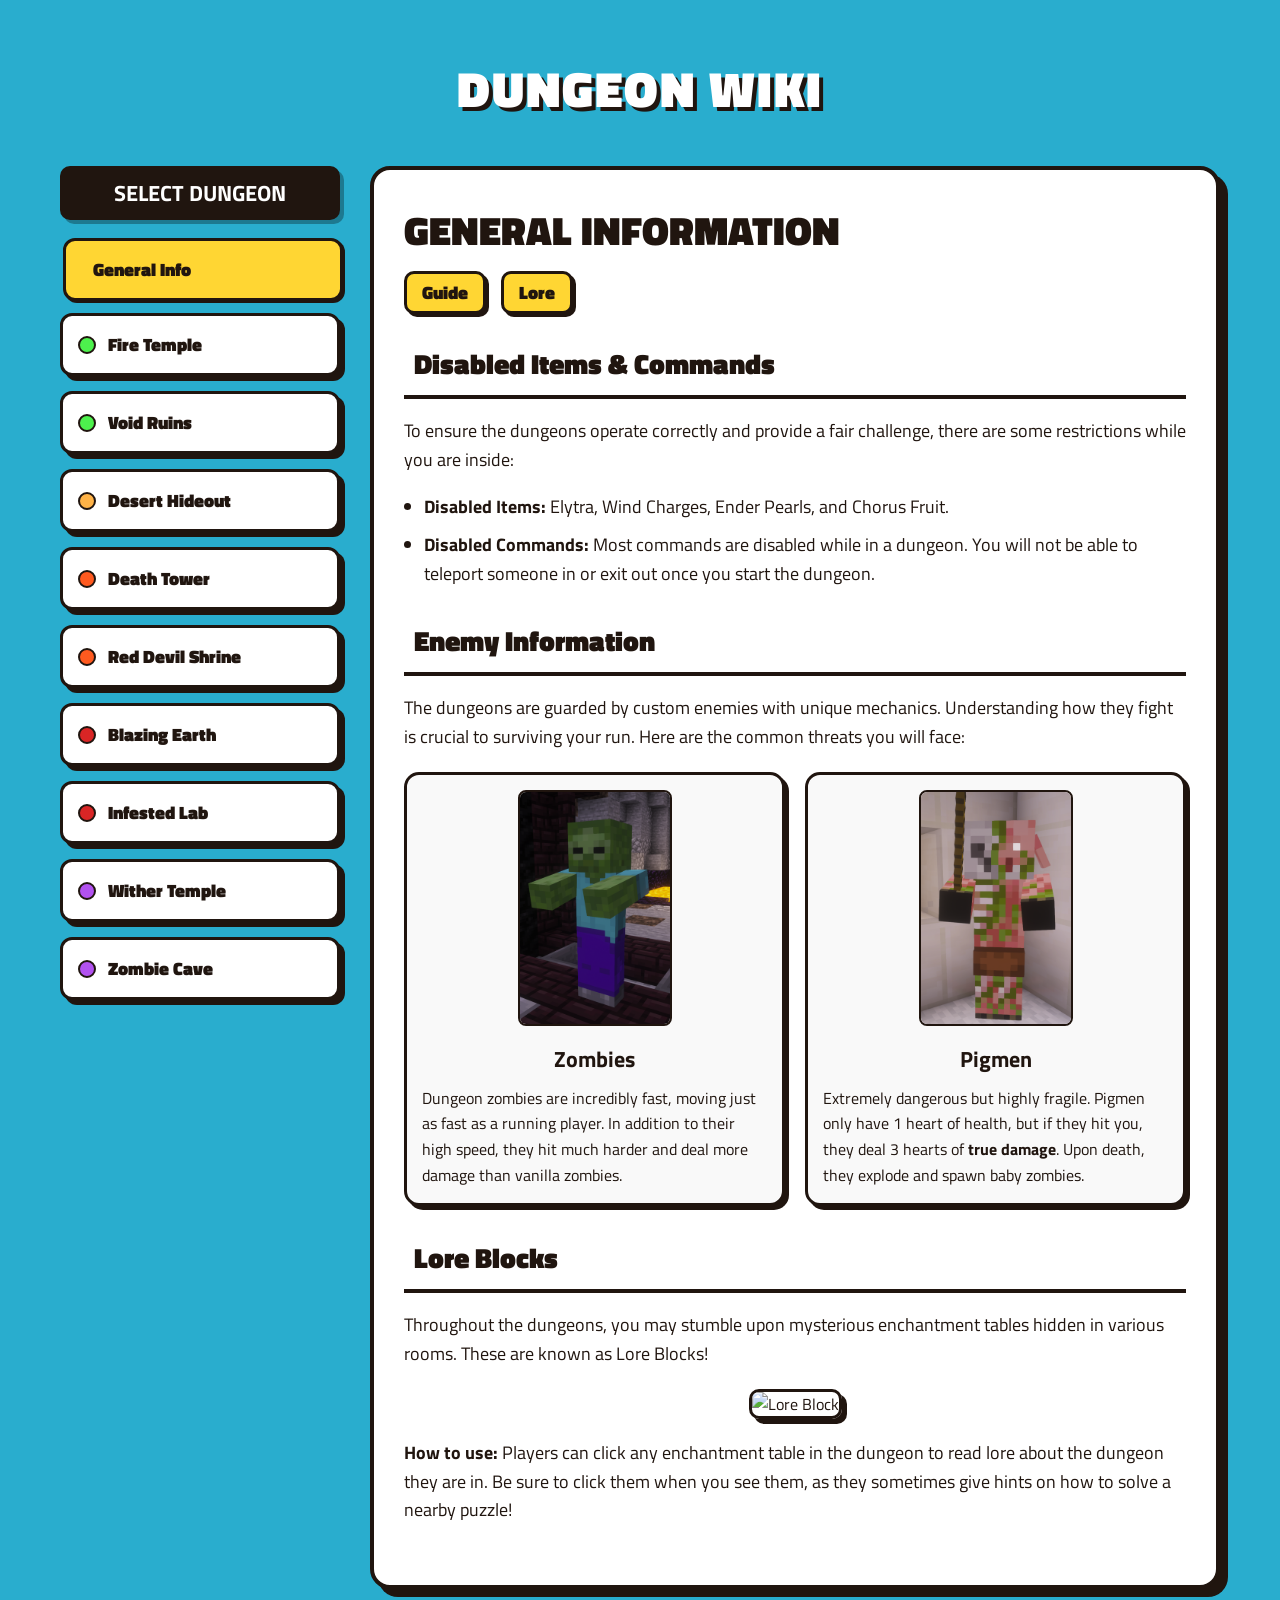
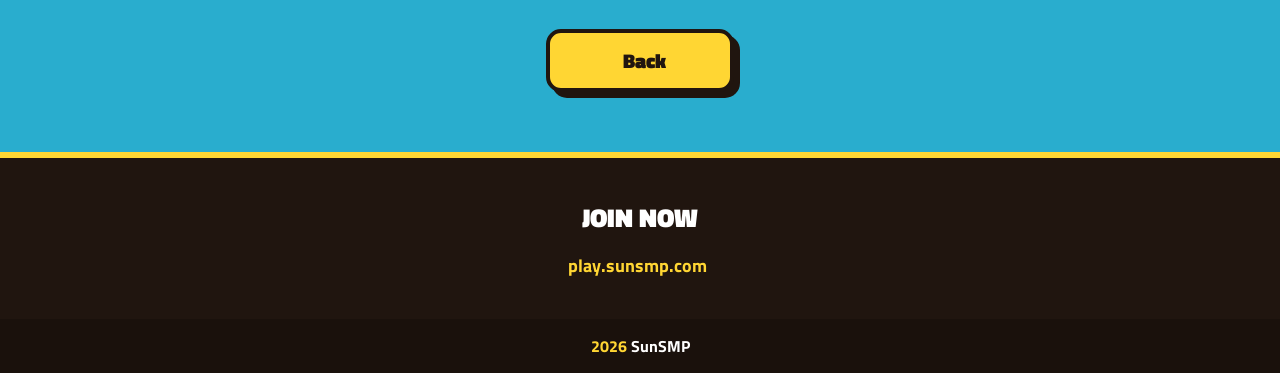
==== dungeon.html @ 79f64c4a "add general info text" ====
<!DOCTYPE html>
<html lang="en">
<head>
    <meta charset="UTF-8">
    <meta http-equiv="X-UA-Compatible" content="IE=edge">
    <meta name="viewport" content="width=device-width, initial-scale=1.0">
    <title>SunSMP | Dungeon Wiki</title>
    <link rel="preconnect" href="https://fonts.googleapis.com">
    <link rel="preconnect" href="https://fonts.gstatic.com" crossorigin>
    <link href="https://fonts.googleapis.com/css2?family=Titillium+Web:wght@400;700;800&display=swap" rel="stylesheet">
    <link rel="stylesheet" href="./CSS/dungeon.css">
    <link rel="stylesheet" href="./CSS/footer.css">
    <link rel="icon" type="image/x-icon" href="./favicon.ico">
    <script src="https://code.jquery.com/jquery-3.6.0.min.js"></script>
    <script src="https://kit.fontawesome.com/3ed57289c1.js" crossorigin="anonymous"></script>
</head>
<body>
    
    <header>
        <div id="wiki_header_container">
            <div id="wiki_title">Dungeon Wiki</div>
        </div>
    </header>

    <div id="wiki_layout">
        
        <aside id="wiki_sidebar">
            <h3 class="sidebar_title">Select Dungeon</h3>
            
            <!-- New General Info Tab -->
            <button class="nav_btn active" data-target="general">
                <i class="fa-solid fa-circle-info" style="margin-right: 12px; font-size: 14px;"></i> General Info
            </button>

            <button class="nav_btn" data-target="fire">
                <span class="diff_dot diff_easy"></span> Fire Temple
            </button>

            <button class="nav_btn" data-target="void">
                <span class="diff_dot diff_easy"></span> Void Ruins
            </button>

            <button class="nav_btn" data-target="desert">
                <span class="diff_dot diff_moderate"></span> Desert Hideout
            </button>

            <button class="nav_btn" data-target="tower">
                <span class="diff_dot diff_hard"></span> Death Tower
            </button>
            
            <button class="nav_btn" data-target="devil">
                <span class="diff_dot diff_hard"></span> Red Devil Shrine
            </button>
            
            <button class="nav_btn" data-target="earth">
                <span class="diff_dot diff_very_hard"></span> Blazing Earth
            </button>

            <button class="nav_btn" data-target="lab">
                <span class="diff_dot diff_very_hard"></span> Infested Lab
            </button>

            <button class="nav_btn" data-target="wither">
                <span class="diff_dot diff_extreme"></span> Wither Temple
            </button>

            <button class="nav_btn" data-target="cave">
                <span class="diff_dot diff_extreme"></span> Zombie Cave
            </button>         
        </aside>

        <main id="wiki_content">

        <article class="dungeon_card" id="general" style="display: block;">
            <div class="dungeon_header">
                <h2 class="dungeon_name">General Information</h2>
                <div class="dungeon_badges">
                    <span class="badge content_badge"><i class="fa-solid fa-circle-info"></i> Guide</span>
                    <span class="badge content_badge"><i class="fa-solid fa-book"></i> Lore</span>
                </div>
            </div>
            
            <div class="dungeon_section">
                <h3><i class="fa-solid fa-ban"></i> Disabled Items & Commands</h3>
                <div class="section_content">
                    <p>To ensure the dungeons operate correctly and provide a fair challenge, there are some restrictions while you are inside:</p>
                    <ul>
                        <li><strong>Disabled Items:</strong> Elytra, Wind Charges, Ender Pearls, and Chorus Fruit.</li>
                        <li><strong>Disabled Commands:</strong> Most commands are disabled while in a dungeon. You will not be able to teleport someone in or exit out once you start the dungeon.</li>
                    </ul>
                </div>
            </div>
            
<div class="dungeon_section">
                <h3><i class="fa-solid fa-khanda"></i> Enemy Information</h3>
                <div class="section_content">
                    <p>The dungeons are guarded by custom enemies with unique mechanics. Understanding how they fight is crucial to surviving your run. Here are the common threats you will face:</p>
                    
                    <div style="display: flex; flex-wrap: wrap; gap: 20px; margin-top: 20px;">
                        
                        <div style="flex: 1; min-width: 250px; background: #f9f9f9; border: 3px solid #20150F; border-radius: 15px; padding: 15px; text-align: center; box-shadow: 4px 4px 0px #20150F;">
                            <img src="./images/zombie.png" alt="Zombie" style="width: 100%; max-width: 150px; object-fit: contain; border: 2px solid #20150F; border-radius: 8px; margin-bottom: 10px;">
                            <h4 style="margin: 0 0 10px 0; font-size: 22px; color: #20150F;">Zombies</h4>
                            <p style="font-size: 16px; margin: 0; text-align: left;">
                                Dungeon zombies are incredibly fast, moving just as fast as a running player. In addition to their high speed, they hit much harder and deal more damage than vanilla zombies.
                            </p>
                        </div>

                        <div style="flex: 1; min-width: 250px; background: #f9f9f9; border: 3px solid #20150F; border-radius: 15px; padding: 15px; text-align: center; box-shadow: 4px 4px 0px #20150F;">
                            <img src="./images/pigman.png" alt="Pigmen" style="width: 100%; max-width: 150px; object-fit: contain; border: 2px solid #20150F; border-radius: 8px; margin-bottom: 10px;">
                            <h4 style="margin: 0 0 10px 0; font-size: 22px; color: #20150F;">Pigmen</h4>
                            <p style="font-size: 16px; margin: 0; text-align: left;">
                                Extremely dangerous but highly fragile. Pigmen only have 1 heart of health, but if they hit you, they deal 3 hearts of <strong>true damage</strong>. Upon death, they explode and spawn baby zombies.
                            </p>
                        </div>
                    </div>
                </div>
            </div>
            
            <div class="dungeon_section">
                <h3><i class="fa-solid fa-book-journal-whills"></i> Lore Blocks</h3>
                <div class="section_content">
                    <p>Throughout the dungeons, you may stumble upon mysterious enchantment tables hidden in various rooms. These are known as Lore Blocks!</p>
                    
                    <div style="text-align: center; margin: 20px 0;">
                        <img src="./images/loreblock.png" alt="Lore Block" style="width: 100%; max-width: 350px; border: 3px solid #20150F; border-radius: 10px; box-shadow: 5px 5px 0px #20150F;">
                    </div>
                    
                    <p><strong>How to use:</strong> Players can click any enchantment table in the dungeon to read lore about the dungeon they are in. Be sure to click them when you see them, as they sometimes give hints on how to solve a nearby puzzle!</p>
                </div>
            </div>
        </article>

        <!-- Fire Temple -->
        <article class="dungeon_card" id="fire" style="display: none;">
            <div class="dungeon_header">
                <h2 class="dungeon_name">Fire Temple</h2>
                <div class="dungeon_badges">
                    <span class="badge diff_bg_easy"><i class="fa-solid fa-leaf"></i> Easy</span>
                    <span class="badge content_badge"><i class="fa-solid fa-skull"></i> Zombies: Very Low</span>
                    <span class="badge content_badge"><i class="fa-solid fa-person-running"></i> Parkour: Very Low</span>
                    <span class="badge content_badge"><i class="fa-solid fa-puzzle-piece"></i> Puzzles: High</span>
                </div>
            </div>
            
            <div class="dungeon_preview">
                <img src="./images/firetemple.png" alt="Fire Temple Preview">
            </div>
            
            <div class="dungeon_section">
                <h3><i class="fa-solid fa-clipboard-list"></i> Requirements</h3>
                <div class="section_content">
                    <ul>
                        <li><strong>None</strong></li>
                    </ul>
                </div>
            </div>
            
            <div class="dungeon_section">
                <h3><i class="fa-solid fa-book-open"></i> Walkthrough</h3>
                <div class="section_content">
                    <ol>
                        <li><strong>Entrance:</strong>
                            <ul>
                                <li>Press the button on the chiseled quartz block to get across the lava.</li>
                                <li>Enter through the large skull's mouth (you will start in the Loot Room).</li>
                                <li>Head to the Trial Lobby and enter the particle portal in the red room.</li>
                            </ul>
                        </li>
                        <li><strong>Trial 1:</strong>
                            <ul>
                                <li>Push the red block onto the chiseled quartz pad marked with red concrete.</li>
                                <li>This opens the exit door to Trial 2.</li>
                            </ul>
                        </li>
                        <li><strong>Trial 2:</strong>
                            <ul>
                                <li>Push the red block near the lava cliffside.</li>
                                <li>Push the orange block onto the orange pad to spawn an orange glass bridge.</li>
                                <li>Push the red block across the bridge onto the normal red pad (this alters the bridge).</li>
                                <li>Move the orange block across the newly formed mixed bridge.</li>
                                <li>Push both blocks onto their respective chiseled quartz pads to unlock Trial 3.</li>
                            </ul>
                        </li>
                        <li><strong>Trial 3:</strong>
                            <ul>
                                <li>Move the yellow block near the glass barriers.</li>
                                <li>Position the red and orange blocks so the yellow block can reach the yellow pad.</li>
                                <li>Move the red block to the near-side red pad (do <strong>not</strong> cross the orange bridge yet).</li>
                                <li>Push the yellow block across the red bridge to its chiseled quartz pad.</li>
                                <li>Push the red block across the bridge to its second normal red pad.</li>
                                <li>Move the orange block to its chiseled quartz pad.</li>
                                <li>Finally, move the red block to its chiseled quartz pad to complete the trials.</li>
                            </ul>
                        </li>
                        <li><strong>Loot Room:</strong>
                            <ul>
                                <li>Return to the starting room to claim your reward!</li>
                                <li>Exit safely back to the start of the dungeon.</li>
                            </ul>
                        </li>
                    </ol>
                </div>
            </div>
            
            <div class="dungeon_section">
                <h3><i class="fa-solid fa-triangle-exclamation"></i> Warning / Tips</h3>
                <div class="section_content">
                    <p>It is possible to softlock yourself if you push the blocks into a certain location. In this case, you will have to restart the dungeon.</p>
                </div>
            </div>
            
            <div class="dungeon_section">
                <h3><i class="fa-solid fa-gem"></i> Rewards</h3>
                <h4 style="margin: 0 0 10px 0; font-size: 22px;"><i class="fa-solid fa-check-circle" style="color: #4df14d;"></i> Guaranteed Drop</h4>
                <div class="reward_grid">
                    <div class="reward_item">
                        <img src="./images/firetemplereward.png" alt="Chestplate">
                        <span>Fire Chestplate</span>
                    </div>
                </div>
            </div>
        </article>

        <article class="dungeon_card" id="void" style="display: none;">
            <div class="dungeon_header">
                <h2 class="dungeon_name">Void Ruins</h2>
                <div class="dungeon_badges">
                    <span class="badge diff_bg_easy"><i class="fa-solid fa-leaf"></i> Easy</span>
                    <span class="badge content_badge"><i class="fa-solid fa-skull"></i> Zombies: None</span>
                    <span class="badge content_badge"><i class="fa-solid fa-person-running"></i> Parkour: High</span>
                    <span class="badge content_badge"><i class="fa-solid fa-puzzle-piece"></i> Puzzles: Low</span>
                </div>
            </div>
            
            <div class="dungeon_preview">
                <img src="./images/voidruins.png" alt="Void Ruins Preview">
            </div>
            
            <div class="dungeon_section">
                <h3><i class="fa-solid fa-clipboard-list"></i> Requirements</h3>
                <div class="section_content">
                    <ul>
                        <li><strong>Bow and Arrows:</strong> Required for activating buttons.</li>
                    </ul>
                </div>
            </div>
            
            <div class="dungeon_section">
                <h3><i class="fa-solid fa-book-open"></i> Walkthrough</h3>
                <div class="section_content">
                    <ol>
                        <li><strong>First Room:</strong>
                            <ul>
                                <li>Press the wooden button to activate the moving platforms, then carefully parkour to the end of the room.</li>
                            </ul>
                        </li>
                        <li><strong>Second Room:</strong>
                            <ul>
                                <li>Press the wooden button to begin the timed parkour challenge.</li>
                                <li>Move quickly! Once the fourth block spawns, the older blocks will start disappearing in the order they appeared.</li>
                                <li>Step on the pressure plate at the end of the course to advance.</li>
                            </ul>
                        </li>
                        <li><strong>Final Room:</strong>
                            <ul>
                                <li>Press the wooden button to set the platforms in motion. You must complete two sections (left and right) to unlock the loot room.</li>
                                <li><strong>Left Side (Recommended First):</strong> Ride the starting platform toward the left area. Watch the wall for two wither skeleton skulls to turn into wooden buttons, then shoot them (soul flames will indicate they are activated).</li>
                                <li>Jump to the newly spawned platform on the left and drop an item into the hole in the wall.</li>
                                <li><strong>Right Side:</strong> Jump back onto the moving platforms and ride them over to the right area.</li>
                                <li>Just like before, shoot the two wooden buttons on the wall to spawn a new platform, jump across, and drop an item into the hole.</li>
                                <li><strong>Finishing the Room:</strong> Once items are dropped on both sides, the final pathway will appear.</li>
                                <li>Ride the moving platform, jump to the final area, and press the button to teleport.</li>
                            </ul>
                        </li>
                        <li><strong>Loot Room:</strong>
                            <ul>
                                <li>Claim your reward!</li>
                                <li>Walk to the opposite side of the entrance to exit the dungeon.</li>
                            </ul>
                        </li>
                    </ol>
                </div>
            </div>
            
            <div class="dungeon_section">
                <h3><i class="fa-solid fa-gem"></i> Rewards</h3>
                <h4 style="margin: 0 0 10px 0; font-size: 22px;"><i class="fa-solid fa-check-circle" style="color: #4df14d;"></i> Guaranteed Drop</h4>
                <div class="reward_grid">
                    <div class="reward_item">
                        <img src="./images/voidscroll.png" alt="Scroll">
                        <span>Void Scroll</span>
                    </div>
                </div>
            </div>
        </article>

            <article class="dungeon_card" id="desert" style="display: none;">
                <div class="dungeon_header">
                    <h2 class="dungeon_name">Desert Hideout</h2>
                    <div class="dungeon_badges">
                        <span class="badge diff_bg_moderate"><i class="fa-solid fa-spider"></i> Moderate</span>
                        <span class="badge content_badge"><i class="fa-solid fa-skull"></i> Zombies: Medium</span>
                        <span class="badge content_badge"><i class="fa-solid fa-person-running"></i> Parkour: Medium</span>
                        <span class="badge content_badge"><i class="fa-solid fa-puzzle-piece"></i> Puzzles: Medium</span>
                    </div>
                </div>
                <div class="dungeon_preview">
                    <img src="./images/deserthideout.png" alt="Desert Temple Preview">
                </div>
                <div class="dungeon_section">
                    <h3><i class="fa-solid fa-clipboard-list"></i> Requirements</h3>
                    <div class="section_content">
                        <ul>
                            <li><strong>None</strong></li>
                        </ul>
                    </div>
                </div>
                <div class="dungeon_section">
                    <h3><i class="fa-solid fa-book-open"></i> Walkthrough</h3>
                    <div class="section_content">
                        <ol>
                            <li><strong>Entrance:</strong>
                                <ul>
                                    <li>Go down the stairs. To the right, there is a Lore Book.</li>
                                    <li>Hold sneak to pass through the path blocked by sand.</li>
                                </ul>
                            </li>
                            <li><strong>Sticky Ceiling Room:</strong>
                                <ul>
                                    <li>Touch the slime blocks to get a levitation effect, sticking you to the ceiling.</li>
                                    <li>Navigate a maze of red sandstone catwalks. If there is no longer a FULL red sandstone block above you, you will fall into the lava and die.</li>
                                    <li>Go to the platform on the right, continue straight ahead to the next platform.</li>
                                </ul>
                            </li>
                            <li><strong>Spike Hallway:</strong>
                                <ul>
                                    <li>Avoid the end stone bricks on the floor; they activate spikes when stood on.</li>
                                    <li>Parkour between the sandstone safe spots to reach the other side.</li>
                                    <li>Push the button at the end of the hallway to open the door into a split room.</li>
                                </ul>
                            </li>
                            <li><strong>Right Side - Hot Sand Pillars:</strong>
                                <ul>
                                    <li>Parkour on sand pillars that rise and fall on a randomized cycle.</li>
                                    <li>Wait for the three northmost pillars to all rise at the same time.</li>
                                    <li>Once they rise, parkour across. Press the first button on the red block.</li>
                                    <li>Go south, wait for the correct pillar to rise. Press the second button on the red block.</li>
                                    <li>Look west, wait for the correct pillar to rise, Press the third button on the red block.</li>
                                    <li>Jump down and return to the main room.</li>
                                </ul>
                            </li>
                            <li><strong>Left Side - Sticky Ceiling 2:</strong>
                                <ul>
                                    <li>This is a more complex and difficult rendition of the first ceiling challenge.</li>
                                    <li>Once at the back of the room, Press the button on the red block.</li>
                                </ul>
                            </li>
                            <li><strong>Boss: The Ruin Guardian:</strong>
                                <ul>
                                    <li>Once both challenges are complete, stand in the center of the room to spawn the boss.</li>
                                    <li>Once defeated, head to the loot room.</li>
                                </ul>
                            </li>
                            <li><strong>Loot Room:</strong>
                                <ul>
                                    <li>Claim your reward!</li>
                                    <li>Head all the way back to return.</li>
                                </ul>
                            </li>
                        </ol>
                    </div>
                </div>
                <div class="dungeon_section">
                    <h3><i class="fa-solid fa-gem"></i> Rewards</h3>
                    <h4 style="margin: 0 0 10px 0; font-size: 22px;"><i class="fa-solid fa-check-circle" style="color: #4df14d;"></i> Guaranteed Drop</h4>
                    <div class="reward_grid">
                        <div class="reward_item">
                            <img src="./images/deserthideoutreward.png" alt="Bow">
                            <span>Slime Bow</span>
                        </div>
                    </div>
                </div>
            </article>

            <article class="dungeon_card" id="devil" style="display: none;">
                <div class="dungeon_header">
                    <h2 class="dungeon_name">Red Devil Shrine</h2>
                    <div class="dungeon_badges">
                        <span class="badge diff_bg_hard"><i class="fa-solid fa-skull"></i> Hard</span>
                        <span class="badge content_badge"><i class="fa-solid fa-skull"></i> Zombies: Medium</span>
                        <span class="badge content_badge"><i class="fa-solid fa-person-running"></i> Parkour: High</span>
                        <span class="badge content_badge"><i class="fa-solid fa-puzzle-piece"></i> Puzzles: Medium</span>
                    </div>
                </div>
                <div class="dungeon_preview">
                    <img src="./images/reddevilshrine.png" alt="Red Devil Shrine Preview">
                </div>
                <div class="dungeon_section">
                    <h3><i class="fa-solid fa-clipboard-list"></i> Requirements</h3>
                    <div class="section_content">
                        <ul>
                            <li><strong>None</strong></li>
                        </ul>
                    </div>
                </div>
                <div class="dungeon_section">
                    <h3><i class="fa-solid fa-book-open"></i> Walkthrough</h3>
                    <div class="section_content">
                        <ol>
                            <li><strong>Entrance:</strong>
                                <ul>
                                    <li>Parkour across the skeleton to reach the entrance.</li>
                                </ul>
                            </li>
                            <li><strong>Trial of Greed:</strong>
                                <ul>
                                    <li>There are three paths to choose from. Pick the path with the coal blocks at lava level.</li>
                                    <li>Choosing the gold or diamond path leads to certain death.</li>
                                    <li>Walk down the stairs to reach the next room.</li>
                                </ul>
                            </li>
                            <li><strong>Lava Bridge:</strong>
                                <ul>
                                    <li>Activate the button on the wall. Dispensers will spawn zombies on both sides of the path.</li>
                                    <li>Defeat all the zombies to proceed.</li>
                                </ul>
                            </li>
                            <li><strong>Pigman Plate Room:</strong>
                                <ul>
                                    <li>Press a button in the center to spawn pigmen.</li>
                                    <li>Lure the pigmen into the six surrounding holes to activate the pressure plates. <em>Note: Plates only trigger when a pigman stands on them.</em></li>
                                    <li>Proceed to the next room once all six plates have been triggered.</li>
                                </ul>
                            </li>
                            <li><strong>Parkour Room:</strong>
                                <ul>
                                    <li>Parkour across the obsidian blocks to reach the other side.</li>
                                    <li>If you fall, beware of the zombie spawners at the bottom. Walk over the piston at the beginning of the room to launch yourself upward.</li>
                                    <li>Press one of the buttons in the next room to proceed.</li>
                                </ul>
                            </li>
                            <li><strong>Disappearing Platforms Room:</strong>
                                <ul>
                                    <li>Survive the 9 platforms that disappear at different intervals.</li>
                                    <li>When a platform turns into netherrack, it is about to disappear.</li>
                                    <li>Wait for the door to open, which leads to the loot room.</li>
                                </ul>
                            </li>
                            <li><strong>Loot Room:</strong>
                                <ul>
                                    <li>Claim your reward!</li>
                                </ul>
                            </li>
                        </ol>
                    </div>
                </div>
                <div class="dungeon_section">
                    <h3><i class="fa-solid fa-gem"></i> Rewards</h3>
                    <h4 style="margin: 0 0 10px 0; font-size: 22px;"><i class="fa-solid fa-check-circle" style="color: #4df14d;"></i> Guaranteed Drop</h4>
                    <div class="reward_grid">
                        <div class="reward_item">
                            <img src="./images/reddevilshrinereward.png" alt="Sword">
                            <span>Devil's Respite</span>
                        </div>
                    </div>
                </div>
            </article>

            <article class="dungeon_card" id="tower" style="display: none;">
                <div class="dungeon_header">
                    <h2 class="dungeon_name">Death Tower</h2>
                    <div class="dungeon_badges">
                        <span class="badge diff_bg_hard"><i class="fa-solid fa-skull"></i> Hard</span>
                        <span class="badge content_badge"><i class="fa-solid fa-skull"></i> Zombies: Very High</span>
                        <span class="badge content_badge"><i class="fa-solid fa-person-running"></i> Parkour: None</span>
                        <span class="badge content_badge"><i class="fa-solid fa-puzzle-piece"></i> Puzzles: Low</span>
                    </div>
                </div>
                <div class="dungeon_preview">
                    <img src="./images/deathtower.png" alt="Death Tower Preview">
                </div>
                <div class="dungeon_section">
                    <h3><i class="fa-solid fa-clipboard-list"></i> Requirements</h3>
                    <div class="section_content">
                        <ul>
                            <li><strong>None</strong></li>
                        </ul>
                    </div>
                </div>
                <div class="dungeon_section">
                    <h3><i class="fa-solid fa-book-open"></i> Walkthrough</h3>
                    <div class="section_content">
                        <ol>
                            <li><strong>Zombie Wave Room:</strong>
                                <ul>
                                    <li>Press the button on the quartz block to begin.</li>
                                    <li>Defeat the entire wave of zombies to advance.</li>
                                    <li>Once the room is cleared, step into the particle effect that appears on the gold block to ascend to the next area.</li>
                                </ul>
                            </li>
                            <li><strong>Zombie & Pigmen Wave Room:</strong>
                                <ul>
                                    <li>This room starts automatically as soon as all the players enter.</li>
                                    <li>Avoid stepping on the pressure plates lining the edges of the room; they will inflict Wither II for 5 seconds.</li>
                                    <li>Beware of the Pigmen! Their attacks deal 3 hearts of true damage, so dodge their hits at all costs.</li>
                                    <li>After all enemies are defeated, the barriers blocking the stairs will open, allowing you to proceed.</li>
                                </ul>
                            </li>
                            <li><strong>Soul Snatcher Maze:</strong>
                                <ul>
                                    <li>Step on the 4 hidden golden pressure plates hidden in the maze to progress.</li>
                                    <li>Evade the roaming Soul Snatchers. If they touch you, you will be teleported to a jail cell and killed.</li>
                                    <li>After activating all four plates, step into the particles that appear in the center of the maze to teleport to the boss room.</li>
                                </ul>
                            </li>
                            <li><strong>Boss Room (Phantom Knight):</strong>
                                <ul>
                                    <li>You must survive three consecutive waves to complete this room.</li>
                                    <li><strong>Wave 1:</strong> Defeat a standard wave of zombies.</li>
                                    <li><strong>Wave 2:</strong> The chiseled quartz blocks in the room will transform into Zombie Pigmen.</li>
                                    <li><strong>Wave 3:</strong> The Phantom Knight will teleport to the center of the room alongside a horde of zombies.</li>
                                    <li>Once all the waves are complete, stand in the center of the room to ascend to the final area.</li>
                                </ul>
                            </li>
                            <li><strong>Loot Room:</strong>
                                <ul>
                                    <li>Claim your reward!</li>
                                    <li>Press the button to exit the dungeon.</li>
                                </ul>
                            </li>
                        </ol>
                    </div>
                </div>
                <div class="dungeon_section">
                    <h3><i class="fa-solid fa-gem"></i> Rewards</h3>
                    <h4 style="margin: 0 0 10px 0; font-size: 22px;"><i class="fa-solid fa-check-circle" style="color: #4df14d;"></i> Guaranteed Drop</h4>
                    <div class="reward_grid">
                        <div class="reward_item">
                            <img src="./images/deathtowerreward.png" alt="Helmet">
                            <span>Phantom Helmet</span>
                        </div>
                    </div>
                </div>
            </article>

            <article class="dungeon_card" id="earth" style="display: none;">
                <div class="dungeon_header">
                    <h2 class="dungeon_name">Blazing Earth</h2>
                    <div class="dungeon_badges">
                        <span class="badge diff_bg_very_hard"><i class="fa-solid fa-fire"></i> Very Hard</span>
                        <span class="badge content_badge"><i class="fa-solid fa-skull"></i> Zombies: Very High</span>
                        <span class="badge content_badge"><i class="fa-solid fa-person-running"></i> Parkour: Very High</span>
                        <span class="badge content_badge"><i class="fa-solid fa-puzzle-piece"></i> Puzzles: High</span>
                    </div>
                </div>
                <div class="dungeon_preview">
                    <img src="./images/blazingearth.png" alt="Blazing Earth Preview">
                </div>
                <div class="dungeon_section">
                    <h3><i class="fa-solid fa-clipboard-list"></i> Requirements</h3>
                    <div class="section_content">
                        <ul>
                            <li><strong>Minimum Players:</strong> This dungeon requires minimum of 2 players.</li>
                            <li><strong>Bow and Arrows:</strong> Required for activating buttons.</li>
                        </ul>
                    </div>
                </div>
                <div class="dungeon_section">
                    <h3><i class="fa-solid fa-book-open"></i> Walkthrough</h3>
                    <div class="section_content">
                        <ol>
                            <li><strong>Entrance:</strong>
                                <ul>
                                    <li>Go up the stairs, align with the water below, and jump down.</li>
                                </ul>
                            </li>
                            <li><strong>Section A & B Split:</strong>
                                <ul>
                                    <li><em>Note: Both Section A and Section B must be completed by a split team to continue.</em></li>
                                </ul>
                            </li>
                            <li><strong>Section A (Left Path):</strong>
                                <ul>
                                    <li><strong>Room A1:</strong> Stand on the left pressure plate and go through the revealed path.</li>
                                    <li><strong>Room A2:</strong> Complete the  lava parkour. Shoot the button on the wooden ceiling pillar to open the next room.</li>
                                    <li><strong>Room A3:</strong> Run through the cobweb-filled corridor and throw an item on the back pressure plate.</li>
                                    <li>Both groups must have an item on their plate to advance.</li>
                                </ul>
                            </li>
                            <li><strong>Section B (Right Path):</strong>
                                <ul>
                                    <li><strong>Room B1:</strong> Stand on the south pressure plate and go through the revealed path.</li>
                                    <li><strong>Room B2:</strong> Navigate the maze and throw an item on the pressure plate at the end.</li>
                                    <li>Continue along with Group A once done.</li>
                                </ul>
                            </li>
                            <li><strong>Cavern Parkour Room:</strong>
                                <ul>
                                    <li>Complete the large canyon parkour.</li>
                                </ul>
                            </li>
                            <li><strong>Split Puzzle Room:</strong>
                                <ul>
                                    <li>The group must split up again into the left and right puzzle rooms.</li>
                                    <li><strong>Left (Meteor) Side:</strong> Run past spawners, jump into the lava at the furthest point (indicated by a sign), press the button on the red block.</li>
                                    <li><strong>Right (Skull) Side:</strong> Press the stone button behind the wither skeleton skull to teleport. Throw an item on the plate, then press the button on the red block. Repeat this for all three buttons.</li>
                                    <li>Once complete, proceed down the newly opened hallway.</li>
                                </ul>
                            </li>
                            <li><strong>Oasis Room:</strong>
                                <ul>
                                    <li>Find the 5 hidden pressure plates and throw an item on each.</li>
                                    <li>A hole will open in the middle of the lake.</li>
                                </ul>
                            </li>
                            <li><strong>Tightrope over Lava Room:</strong>
                                <ul>
                                    <li>Shoot the button on the ceiling to spawn iron bars, then start the parkour while dodging fire charges.</li>
                                </ul>
                            </li>
                            <li><strong>Mob Run Room:</strong>
                                <ul>
                                    <li>Sprint to the other end, dodging 1x1 lava holes.</li>
                                    <li>Complete the lava parkour at the end.</li>
                                    <li>At the end, jump into the hole on the <strong>RIGHT</strong>!</li>
                                </ul>
                            </li>
                            <li><strong>Wave Room:</strong>
                                <ul>
                                    <li>Survive 5 waves of zombies.</li>
                                    <li>Complete the easy parkour to enter the Loot Room.</li>
                                </ul>
                            </li>
                            <li><strong>Loot Room:</strong>
                                <ul>
                                    <li>Claim your reward!</li>
                                </ul>
                            </li>
                        </ol>
                    </div>
                </div>
                <div class="dungeon_section">
                    <h3><i class="fa-solid fa-gem"></i> Rewards</h3>
                    
                    <div class="reward_group">
                        <h4 style="margin: 0 0 10px 0; font-size: 22px;"><i class="fa-solid fa-check-circle" style="color: #4df14d;"></i> Guaranteed Drop</h4>
                        <div class="reward_grid">
                            <div class="reward_item">
                                <img src="./images/flameblade.png" alt="Sword">
                                <span>Flameblade</span>
                            </div>
                            <div class="reward_item">
                                <img src="./images/earthshaker.png" alt="Hammer">
                                <span>Earth Shaker</span>
                            </div>
                        </div>
                    </div>

                    <br> <div class="reward_group">
                        <h4 style="margin: 0 0 10px 0; font-size: 22px;"><i class="fa-solid fa-dice" style="color: #FF5A1F;"></i> Chance Drop (Receives 1 of 2)</h4>
                        <div class="reward_grid">
                            <div class="reward_item">
                                <img src="./images/conflag.png" alt="Conflagration">
                                <span>Conflagration</span>
                            </div>
                            <div class="reward_item">
                                <img src="./images/calaboots.png" alt="Boots">
                                <span>Calamity Boots</span>
                            </div>
                        </div>
                    </div>
                </div>
            </article>

            <article class="dungeon_card" id="lab" style="display: none;">
                <div class="dungeon_header">
                    <h2 class="dungeon_name">Infested Lab</h2>
                    <div class="dungeon_badges">
                        <span class="badge diff_bg_very_hard"><i class="fa-solid fa-fire"></i> Very Hard</span>
                        <span class="badge content_badge"><i class="fa-solid fa-skull"></i> Zombies: Very High</span>
                        <span class="badge content_badge"><i class="fa-solid fa-person-running"></i> Parkour: Low</span>
                        <span class="badge content_badge"><i class="fa-solid fa-puzzle-piece"></i> Puzzles: Very High</span>
                    </div>
                </div>
                <div class="dungeon_preview">
                    <img src="./images/infestedlab.png" alt="Infested Lab Preview">
                </div>
                <div class="dungeon_section">
                    <h3><i class="fa-solid fa-clipboard-list"></i> Requirements</h3>
                    <div class="section_content">
                        <ul>
                            <li><strong>Bow and Arrows:</strong> Required for activating buttons.</li>
                        </ul>
                    </div>
                </div>
                <div class="dungeon_section">
                    <h3><i class="fa-solid fa-book-open"></i> Walkthrough</h3>
                    <div class="section_content">
                        <ol>
                            <li><strong>Entrance:</strong>
                                <ul>
                                    <li>Shoot the 2 pressure plates to open the door.</li>
                                </ul>
                            </li>
                            <li><strong>Accessing Sector D-6:</strong>
                                <ul>
                                    <li>Enter the room to the right. At the back, shoot the wooden pressure plates on the bookshelf.</li>
                                    <li>Go through the hallway opposite the entrance and take every left until you reach "Control Room D-4".</li>
                                    <li>Shoot the bottom-middle button on the left wall and the top-left button on the right wall.</li>
                                    <li>Return to the main room and shoot the buttons on both sides of the locked door.</li>
                                </ul>
                            </li>
                            <li><strong>Subject Examination / Armory:</strong>
                                <ul>
                                    <li>Go through the door labeled "Armory" on the left and head up the staircase.</li>
                                    <li>On the opposite side of the entrance, shoot the two buttons on both sides of the room to open the iron doors.</li>
                                    <li>Follow the corridor, sticking to the left.</li>
                                </ul>
                            </li>
                            <li><strong>Nether Examination:</strong>
                                <ul>
                                    <li>Locate and shoot all the wooden buttons in this room.</li>
                                    <li><em>Tip:</em> Shoot them quickly, as arrows despawn fast.</li>
                                    <li>When all buttons are shot, a redstone torch on the bookshelf will light up and a noteblock jingle will play.</li>
                                    <li>Go all the way back to the "Subject Examination" crossroad and enter the door labeled "Sector D-8".</li>
                                </ul>
                            </li>
                            <li><strong>Sector D-8:</strong>
                                <ul>
                                    <li>Press the button to the left of the door to fight a wave of zombies.</li>
                                    <li>Once all zombies are dead, make your way to "Sector D-10".</li>
                                </ul>
                            </li>
                            <li><strong>Sector D-10 Warehouse:</strong>
                                <ul>
                                    <li>There are 4 buttons in different paths of this room. <strong>All 4 must be pressed to continue.</strong>
                                        <ul>
                                            <li><strong>Plate 1:</strong> In the northeast corner, through a window into a room named "Storage".</li>
                                            <li><strong>Plates 2 & 3:</strong> Through the southern path into "Incubation". Enter the code "372".</li>
                                            <li><strong>Plate 4:</strong> In the east room, up the staircase, and to the left. Put an item in each water stream and wait for the iron doors to open. Press the button in the kitchen corner.</li>
                                        </ul>
                                    </li>
                                    <li>Once all buttons are pressed, the north door will open. Head through it, down the corridor, and exit back into "Subject Examination".</li>
                                </ul>
                            </li>
                            <li><strong>Subject Examination Revisited:</strong>
                                <ul>
                                    <li>Head through the right door.</li>
                                    <li>Go to "Animal Experimentation".</li>
                                </ul>
                            </li>
                            <li><strong>Animal Experimentation:</strong>
                                <ul>
                                    <li>Follow the path into a small lab room. Press the button in the corner to open Sector V-4.</li>
                                </ul>
                            </li>
                            <li><strong>Sector V-4 Undead Containment:</strong>
                                <ul>
                                    <li>Beware the extremely high amount of zombie spawners and ceiling pigmen spawners in this room.</li>
                                    <li>Two buttons must be pressed: one in the cell next to the staircase, and one in the cells on the second level.</li>
                                    <li>Once activated, return to the main room.</li>
                                    <li>Proceed through the door into "Sector V-6 Cafeteria".</li>
                                </ul>
                            </li>
                            <li><strong>Cafeteria:</strong>
                                <ul>
                                    <li>Press the button to start the wave room.</li>
                                    <li>Survive the zombie wave.</li>
                                    <li>Once the horde is defeated, the door will open.</li>
                                </ul>
                            </li>
                            <li><strong>Corridor & Loot:</strong>
                                <ul>
                                    <li>Proceed down the corridor and press the button to open the door.</li>
                                    <li>Claim your reward, proceed through the doors, and head up the staircase.</li>
                                </ul>
                            </li>
                            <li><strong>Exit:</strong>
                                <ul>
                                    <li>Press the buttons on the walls to open the doors and exit the dungeon.</li>
                                </ul>
                            </li>
                        </ol>
                    </div>
                </div>
                <div class="dungeon_section">
                    <h3><i class="fa-solid fa-gem"></i> Rewards</h3>

                    <div class="reward_group">
                        <h4 style="margin: 0 0 10px 0; font-size: 22px;"><i class="fa-solid fa-check-circle" style="color: #4df14d;"></i> Guaranteed Drop</h4>
                        <div class="reward_grid">
                            <div class="reward_item">
                                <img src="./images/lifevial.png" alt="Vial">
                                <span>Life Vial</span>
                            </div>
                        </div>
                    </div>
                    
                    <br> <div class="reward_group">
                        <h4 style="margin: 0 0 10px 0; font-size: 22px;"><i class="fa-solid fa-dice" style="color: #FF5A1F;"></i> Chance Drop (Receives 1 of 2)</h4>
                        <div class="reward_grid">
                            <div class="reward_item">
                                <img src="./images/mummybow.png" alt="Bow">
                                <span>Mummy Bow</span>
                            </div>
                            <div class="reward_item">
                                <img src="./images/icebow.png" alt="Bow">
                                <span>Ice Devil Bow</span>
                            </div>
                        </div>
                    </div>

                    <br> <div class="reward_group">
                        <h4 style="margin: 0 0 10px 0; font-size: 22px;"><i class="fa-solid fa-dice" style="color: #FF5A1F;"></i> Chance Drop (Receives 1 of 2)</h4>
                        <div class="reward_grid">
                            <div class="reward_item">
                                <img src="./images/plague.png" alt="Plague">
                                <span>Plague</span>
                            </div>
                            <div class="reward_item">
                                <img src="./images/calachestplate.png" alt="Chestplate">
                                <span>Calamity Chestplate</span>
                            </div>
                        </div>
                    </div>
                </div>
            </article>

            <article class="dungeon_card" id="wither" style="display: none;">
                <div class="dungeon_header">
                    <h2 class="dungeon_name">Wither Temple</h2>
                    <div class="dungeon_badges">
                        <span class="badge diff_bg_extreme"><i class="fa-solid fa-dragon"></i> Extreme</span>
                        <span class="badge content_badge"><i class="fa-solid fa-skull"></i> Zombies: Very High</span>
                        <span class="badge content_badge"><i class="fa-solid fa-person-running"></i> Parkour: Very High</span>
                        <span class="badge content_badge"><i class="fa-solid fa-puzzle-piece"></i> Puzzles: High</span>
                    </div>
                </div>
                <div class="dungeon_preview">
                    <img src="./images/withertemple.png" alt="Wither Temple Preview">
                </div>
                <div class="dungeon_section">
                    <h3><i class="fa-solid fa-clipboard-list"></i> Requirements</h3>
                    <div class="section_content">
                        <ul>
                            <li><strong>Bow and Arrows:</strong> Required for activating buttons.</li>
                        </ul>
                    </div>
                </div>
                <div class="dungeon_section">
                    <h3><i class="fa-solid fa-book-open"></i> Walkthrough</h3>
                    <div class="section_content">
                        <ol>
                            <li><strong>First Room:</strong>
                                <ul>
                                    <li>Follow the hallway.</li>
                                    <li>Step on the two redstone lamps.</li>
                                </ul>
                            </li>
                            <li><strong>Second Room:</strong>
                                <ul>
                                    <li>Jump across the parkour and shoot the button above the entrance door to open the way forwards.</li>
                                    <li>Jump across the parkour and drop into the hole on the opposite side.</li>
                                </ul>
                            </li>
                            <li><strong>First Corridor:</strong>
                                <ul>
                                    <li>Go either way at the bottom; both paths require clearing a 3-block jump.</li>
                                    <li><em>Warning:</em> The jumps are only marked by black stained glass.</li>
                                    <li>At the next intersection, go right. Shoot the wooden button behind the wither skull to open the door in the previous area.</li>
                                    <li>Complete the jump past the  opened door.</li>
                                </ul>
                            </li>
                            <li><strong>First Void Plate Room:</strong>
                                <ul>
                                    <li>Activate all 3 pressure plates in the room.</li>
                                </ul>
                            </li>
                            <li><strong>Second Corridor:</strong>
                                <ul>
                                    <li>Go to the right path to press a button at the end of the hallway.</li>
                                    <li>Return to the first room and push the button to open the door.</li>
                                    <li>You must now complete 3-block-1-up jumps to reach two buttons. Press both to open the door to the spire room.</li>
                                </ul>
                            </li>
                            <li><strong>Spire Room:</strong>
                                <ul>
                                    <li>Climb to the top of the room.</li>
                                    <li>Once at the top, jump down the hole and land in the water pool at the bottom.</li>
                                    <li>Continue up the piston elevators.</li>
                                </ul>
                            </li>
                            <li><strong>Split Corridors:</strong>
                                <ul>
                                    <li>Head left into a room with two routes. Take the <strong>rightmost</strong> route!</li>
                                    <li>Sneaking is recommended to avoid holes in the floor.</li>
                                </ul>
                            </li>
                            <li><strong>Invisible Maze & Timed Parkour:</strong>
                                <ul>
                                    <li>Navigate the barrier block maze.</li>
                                    <li>Pressing the button reveals timed parkour over a void. You have 10-15 seconds to complete it before it disappears!</li>
                                    <li>Continue forward and complete the 4-block jump.</li>
                                </ul>
                            </li>
                            <li><strong>Splash Potion Parkour:</strong>
                                <ul>
                                    <li>Dispensers in this room fire Splash Potions of Harming repeatedly.</li>
                                    <li>Drop into the hole at the end of the corridor.</li>
                                </ul>
                            </li>
                            <li><strong>Third Corridor & Void Plate Room 2:</strong>
                                <ul>
                                    <li>Run through the sandstone hallway and make the jump at the end.</li>
                                    <li>Continue along the barrier blocks and clear the 3-block jump.</li>
                                    <li>Step on the 3 pressure plates to proceed.</li>
                                    <li><em>Warning:</em> Platforms with red-stained clay above them are blocked by barrier blocks!</li>
                                </ul>
                            </li>
                            <li><strong>Wave Room:</strong>
                                <ul>
                                    <li>Press the stone button to start the wave.</li>
                                    <li>Survive 5 waves of zombies and pigmen. A Giant will spawn between the second and third waves.</li>
                                    <li>Defeating all enemies opens the middle door on the east wall.</li>
                                </ul>
                            </li>
                            <li><strong>Boss Room - The Wither:</strong>
                                <ul>
                                    <li>Press the button on the black concrete when ready.</li>
                                    <li>The fight takes place on a 4x3 grid of platforms over the void.</li>
                                    <li>The boss has 9 lives. Shoot all 6 minecarts inside its eyes to remove a life.</li>
                                    <li><em>Warning:</em> After its eyes are shot (and randomly thereafter), 3 of the 4 rows will be unsafe.</li>
                                    <li>You have a short amount of time to reach the safe platforms.</li>   
                                    <li>The unsafe platforms will give you Wither and spawn zombies.</li>
                                    <li><em>Tip:</em> The redstone lamps indicate the safe row of platforms.</li>
                                </ul>
                            </li>
                            <li><strong>Loot Halls:</strong>
                                <ul>
                                    <li>Once the Wither is defeated, the door on the wall will open.</li>
                                    <li>Claim your reward!</li>
                                </ul>
                            </li>
                        </ol>
                    </div>
                </div>
                <div class="dungeon_section">
                    <h3><i class="fa-solid fa-gem"></i> Rewards</h3>
                    
                    <div class="reward_group">
                        <h4 style="margin: 0 0 10px 0; font-size: 22px;"><i class="fa-solid fa-check-circle" style="color: #4df14d;"></i> Guaranteed Drop</h4>
                        <div class="reward_grid">
                            <div class="reward_item">
                                <img src="./images/witherhelmet.png" alt="Wither Helmet">
                                <span>Wither Boss Helmet</span>
                            </div>
                            <div class="reward_item">
                                <img src="./images/shadowblade.png" alt="Shadowblade">
                                <span>Shadowblade</span>
                            </div>
                        </div>
                    </div>

                    <br> <div class="reward_group">
                        <h4 style="margin: 0 0 10px 0; font-size: 22px;"><i class="fa-solid fa-dice" style="color: #FF5A1F;"></i> Chance Drop (Receives 1 of 2)</h4>
                        <div class="reward_grid">
                            <div class="reward_item">
                                <img src="./images/drought.png" alt="Drought">
                                <span>Drought</span>
                            </div>
                            <div class="reward_item">
                                <img src="./images/calahelmet.png" alt="Helmet">
                                <span>Calamity Helmet</span>
                            </div>
                        </div>
                    </div>
                </div>
            </article>

            <article class="dungeon_card" id="cave" style="display: none;">
                <div class="dungeon_header">
                    <h2 class="dungeon_name">Zombie Cave</h2>
                    <div class="dungeon_badges">
                        <span class="badge diff_bg_extreme"><i class="fa-solid fa-dragon"></i> Extreme</span>
                        <span class="badge content_badge"><i class="fa-solid fa-skull"></i> Zombies: Very High</span>
                        <span class="badge content_badge"><i class="fa-solid fa-person-running"></i> Parkour: High</span>
                        <span class="badge content_badge"><i class="fa-solid fa-puzzle-piece"></i> Puzzles: High</span>
                    </div>
                </div>
                <div class="dungeon_preview">
                    <img src="./images/zombiecave.png" alt="Zombie Cave Preview">
                </div>
                <div class="dungeon_section">
                    <h3><i class="fa-solid fa-clipboard-list"></i> Requirements</h3>
                    <div class="section_content">
                        <ul>
                            <li><strong>Minimum Players:</strong> This dungeon requires minimum of 2 players.</li>
                            <li><strong>Bow and Arrows:</strong> Required for activating buttons.</li>
                        </ul>
                    </div>
                </div>
                <div class="dungeon_section">
                    <h3><i class="fa-solid fa-book-open"></i> Walkthrough</h3>
                    <div class="section_content">
                        <p>Coming soon!</p>
                    </div>
                </div>
                <div class="dungeon_section">
                    <h3><i class="fa-solid fa-gem"></i> Rewards</h3>
                    
                    <div class="reward_group">
                        <h4 style="margin: 0 0 10px 0; font-size: 22px;"><i class="fa-solid fa-check-circle" style="color: #4df14d;"></i> Guaranteed Drop</h4>
                        <div class="reward_grid">
                            <div class="reward_item">
                                <img src="./images/giantbrew.png" alt="Brew">
                                <span>Giant's Brew</span>
                            </div>
                            <div class="reward_item">
                                <img src="./images/zombiesword.png" alt="Zombie Sword">
                                <span>Zombie Sword</span>
                            </div>
                        </div>
                    </div>

                    <br> <div class="reward_group">
                        <h4 style="margin: 0 0 10px 0; font-size: 22px;"><i class="fa-solid fa-dice" style="color: #FF5A1F;"></i> Chance Drop (Receives 1 of 2)</h4>
                        <div class="reward_grid">
                            <div class="reward_item">
                                <img src="./images/fear.png" alt="Fear">
                                <span>Fear</span>
                            </div>
                            <div class="reward_item">
                                <img src="./images/calaleggings.png" alt="Leggings">
                                <span>Calamity Leggings</span>
                            </div>
                        </div>
                    </div>
                </div>
            </article>

        </main>
    </div>

    <div id="wiki_back">
        <a href="https://sunsmp.com/"><i class="fa-solid fa-angles-left"></i>Back</a>
    </div>

    <footer>
        <div id="footer_wrapper">
            <div id="footer_container">
                <div class="footer_element">
                    <div class="footer_title">Join Now</div>
                    <div id="footer_ip">
                        <a href="" id="">play.sunsmp.com<i class="fa-solid fa-copy"></i></a>
                    </div>
                </div>
            </div>
        </div>
        <div id="copyright_container">
            <div id="copyright"><i class="fa-solid fa-copyright"></i> <span id="copyright_year">2026</span> SunSMP</div>
        </div>
    </footer>

    <script>
        $(document).ready(function() {
            $('.nav_btn').click(function() {
                $('.nav_btn').removeClass('active');
                $('.dungeon_card').hide();

                $(this).addClass('active');

                let targetId = $(this).data('target');
                $('#' + targetId).fadeIn(200);
            });
        });
    </script>
</body>
</html>
---- CSS/dungeon.css ----
body {
    margin: 0;
    background-color: #29ADCE; 
    min-height: 100vh;
    font-family: 'Titillium Web', sans-serif;
    color: #20150F;
}

#wiki_header_container {
    display: flex;
    justify-content: center;
}

#wiki_title {
    color: #FFFFFF;
    font-weight: 800;
    font-size: 50px;
    margin-top: 50px;
    text-transform: uppercase;
    text-shadow: 4px 4px 0px #20150F;
    letter-spacing: 2px;
    text-align: center;
}

/* --- Layout Grid --- */
#wiki_layout {
    display: flex;
    justify-content: center;
    align-items: flex-start;
    max-width: 1200px;
    margin: 40px auto;
    padding: 0 20px;
    gap: 30px;
}

/* --- Sidebar Navigation --- */
#wiki_sidebar {
    width: 280px;
    flex-shrink: 0;
}

.sidebar_title {
    background: #20150F;
    color: #FFFFFF;
    margin: 0 0 15px 0;
    padding: 10px 15px;
    border-radius: 10px;
    font-size: 22px;
    text-transform: uppercase;
    text-align: center;
    box-shadow: 4px 4px 0px rgba(0,0,0,0.3);
}

.nav_btn {
    display: flex;
    align-items: center;
    width: 100%;
    background: #FFFFFF;
    border: 3px solid #20150F;
    box-shadow: 5px 5px 0px #20150F;
    border-radius: 12px;
    padding: 15px;
    margin-bottom: 15px;
    font-family: 'Titillium Web', sans-serif;
    font-size: 18px;
    font-weight: 800;
    color: #20150F;
    cursor: pointer;
    transition: transform 0.1s ease, box-shadow 0.1s ease, background 0.2s ease;
    text-align: left;
}

.nav_btn:hover {
    filter: brightness(0.95);
}

.nav_btn.active {
    background: #FFD633; /* SunSMP Yellow for selected tab */
    transform: translate(3px, 3px);
    box-shadow: 2px 2px 0px #20150F;
}

/* --- Difficulty Dots on Sidebar --- */
.diff_dot {
    width: 14px;
    height: 14px;
    border-radius: 50%;
    border: 2px solid #20150F;
    margin-right: 12px;
    display: inline-block;
}

/* The 5 Color Tiers */
.diff_easy { background: #4df14d; }       /* Bright Green */
.diff_moderate { background: #FFB347; }   /* Soft Orange/Gold */
.diff_hard { background: #FF5A1F; }       /* Bright Orange/Red */
.diff_very_hard { background: #D92525; }  /* Deep Crimson Red */
.diff_extreme { background: #B252F0; }    /* Purple */

/* --- Difficulty Badges inside Content --- */
.badge {
    padding: 5px 15px;
    border: 3px solid #20150F;
    border-radius: 10px;
    font-weight: 800;
    font-size: 18px;
    box-shadow: 3px 3px 0px #20150F;
}

.content_badge { 
    background: #FFD633; /* Keeps the SunSMP Yellow */
    color: #20150F; 
}

.diff_bg_easy { background: #4df14d; color: #20150F; }
.diff_bg_moderate { background: #FFB347; color: #20150F; }
.diff_bg_hard { background: linear-gradient(135deg, #FF5A1F, #F05252); color: #20150F; }
.diff_bg_very_hard { background: #D92525; color: #FFFFFF; } /* White text for contrast on dark red */
.diff_bg_extreme { background: #B252F0; color: #FFFFFF; }   /* White text for contrast on purple */
.coords { background: #FFD633; color: #20150F; }

/* --- Main Content Area --- */
#wiki_content {
    flex-grow: 1;
    max-width: 850px;
}

.dungeon_card {
    background-color: #FFFFFF;
    border: 4px solid #20150F;
    box-shadow: 8px 8px 0px #20150F;
    border-radius: 20px;
    width: 100%;
    padding: 30px;
    box-sizing: border-box;
}

.dungeon_header {
    display: flex;
    flex-direction: column;
    margin-bottom: 20px;
}

.dungeon_name {
    font-size: 40px;
    font-weight: 800;
    margin: 0 0 10px 0;
    color: #20150F;
    text-transform: uppercase;
}

.dungeon_badges {
    display: flex;
    gap: 15px;
    flex-wrap: wrap;
}

/* Difficulty Badges inside Content */
.badge {
    padding: 5px 15px;
    border: 3px solid #20150F;
    border-radius: 10px;
    font-weight: 800;
    font-size: 18px;
    box-shadow: 3px 3px 0px #20150F;
}

.diff_bg_normal { background: #4df14d; color: #20150F; }
.diff_bg_hard { background: linear-gradient(135deg, #FF5A1F, #F05252); color: #20150F; }
.diff_bg_elite { background: #B252F0; color: #FFFFFF; }
.coords { background: #FFD633; color: #20150F; }

.dungeon_preview img {
    width: 100%;
    height: auto;
    border: 4px solid #20150F;
    border-radius: 15px;
    box-shadow: 5px 5px 0px #20150F;
    margin-bottom: 30px;
}

.dungeon_section {
    margin-bottom: 30px;
}

.dungeon_section h3 {
    font-size: 28px;
    font-weight: 800;
    border-bottom: 4px solid #20150F;
    padding-bottom: 10px;
    margin-bottom: 15px;
}

.dungeon_section h3 i {
    color: #F05252;
    margin-right: 10px;
}

.section_content p, .section_content li {
    font-size: 18px;
    font-weight: 400;
    line-height: 1.6;
}

.section_content ol, .section_content ul {
    padding-left: 20px;
}

.section_content li {
    margin-bottom: 10px;
}

/* Reward Grid */
.reward_grid {
    display: grid;
    grid-template-columns: repeat(auto-fill, minmax(150px, 1fr));
    gap: 20px;
    margin-top: 20px;
}

.reward_item {
    background-color: #29ADCE; 
    border: 4px solid #20150F;
    border-radius: 15px;
    box-shadow: 4px 4px 0px #20150F;
    padding: 15px;
    display: flex;
    flex-direction: column;
    align-items: center;
    text-align: center;
    transition: transform 0.1s ease;
}

.reward_item:hover {
    transform: translate(-2px, -2px);
    box-shadow: 6px 6px 0px #20150F;
}

.reward_item img {
    width: 64px;
    height: 64px;
    margin-bottom: 10px;
    border: 2px solid #20150F;
    border-radius: 8px;
}

.reward_item span {
    font-weight: 800;
    color: #FFFFFF;
    text-shadow: 2px 2px 0px #20150F;
}

/* Back Button */
#wiki_back {
    display: flex;
    justify-content: center;
    margin: 30px 0 60px 0;
}

#wiki_back a {
    text-decoration: none;
    font-weight: 800;
    color: #20150F;
    width: 180px;
    display: flex;
    font-size: 20px;
    align-items: center;
    justify-content: center;
    border-radius: 15px;
    background: #FFD633;
    height: 55px;
    border: 4px solid #20150F;
    box-shadow: 6px 6px 0px #20150F;
    transition: transform 0.1s ease, box-shadow 0.1s ease, filter 0.2s ease;
}

#wiki_back i {
    margin-right: 8px;
}

#wiki_back a:hover {
    filter: brightness(1.1);
}

#wiki_back a:active {
    transform: translate(4px, 4px);
    box-shadow: 2px 2px 0px #20150F;
}

/* Mobile Responsiveness */
@media(max-width: 850px) {
    #wiki_layout {
        flex-direction: column;
        align-items: center;
    }

    #wiki_sidebar {
        width: 100%;
        max-width: 400px;
    }

    .dungeon_card {
        padding: 20px;
    }

    .dungeon_name {
        font-size: 30px;
        text-align: center;
    }

    .dungeon_badges {
        justify-content: center;
    }

    .reward_grid {
        grid-template-columns: repeat(2, 1fr);
    }
}
---- CSS/footer.css ----
/* Footer Wrapper */
#footer_wrapper {
    background-color: #20150F; /* Dark Grounding Color */
    border-top: 6px solid #FFD633; /* SunSMP Yellow stripe */
    display: flex;
    justify-content: center;
    padding: 40px 0;
    margin-top: 60px;
}   

#footer_container {
    display: flex;
    text-align: center;
    width: 100%;
    max-width: 1000px;
}

.footer_element {
    display: block;
    width: 100%;
    color: #FFFFFF;
    font-family: 'Titillium Web', sans-serif;
}

.footer_title {
    font-size: 26px;
    font-weight: 800;
    text-transform: uppercase;
    margin-bottom: 15px;
    color: #FFFFFF;
}

.footer_element a {
    text-decoration: none;
    color: #FFD633; /* SunSMP Yellow links */
    font-weight: 700;
    font-size: 18px;
    transition: color 0.2s ease;
}

.footer_element a i {
    margin-left: 6px;
    font-size: 14px;
}

#footer_links a {
    display: block;
    margin-bottom: 8px;
}

.footer_element a:hover {
    color: #4df14d; /* Bright green hover */
}

/* Copyright Bar */
#copyright_container {
    background-color: #1A110C; /* Slightly darker than wrapper */
    color: #FFFFFF;
    font-family: 'Titillium Web', sans-serif;
    font-weight: 700;
    text-align: center;
    padding: 15px 0;
    font-size: 16px;
}

#copyright_year {
    color: #FFD633;
}

/* Footer Media Queries */
@media(max-width: 850px) {
    #footer_container {
        flex-direction: column;
        padding: 0 20px;
    }

    .footer_element {
        margin-top: 25px;
    }

    .footer_element:first-child {
        margin-top: 0;
    }
}

@media(min-width: 851px) {
    #footer_container {
        flex-direction: row;
        justify-content: center;
    }

    .footer_element {
        flex: 1 1 33.33%;
    }
}
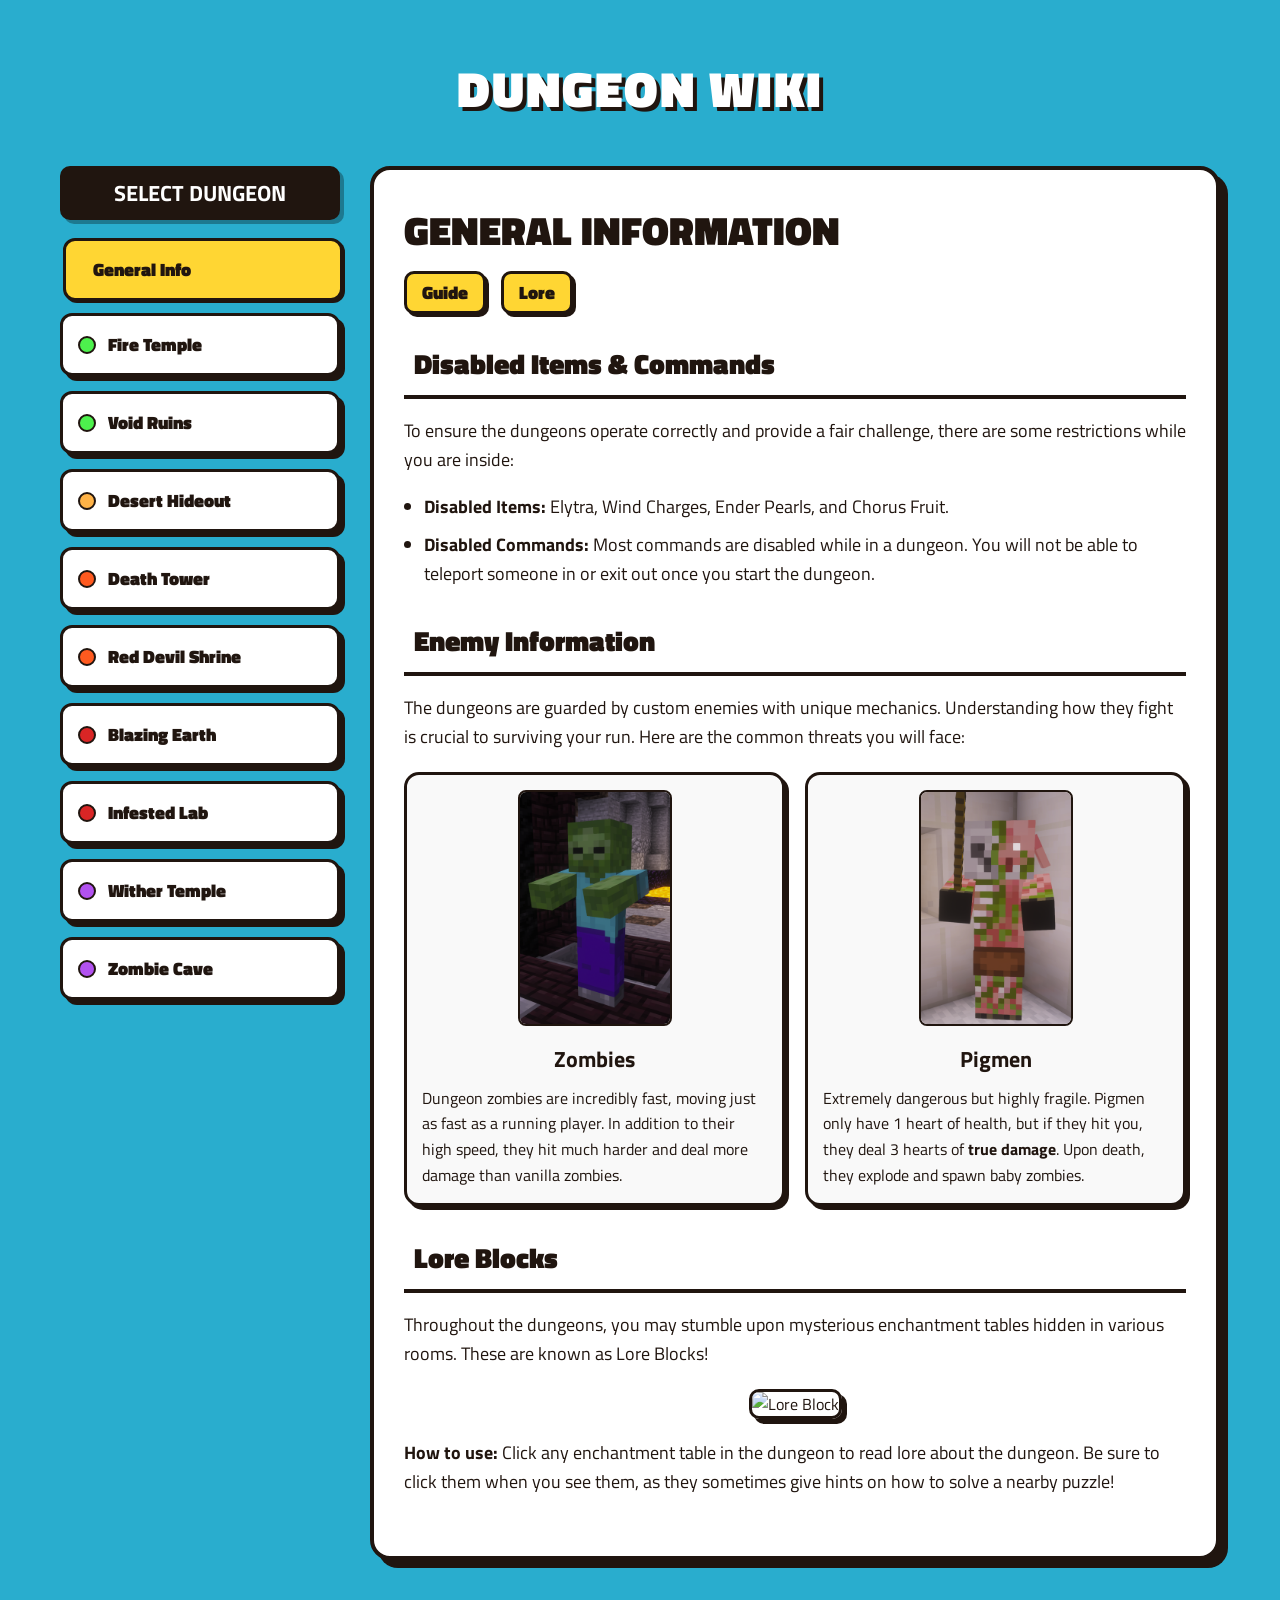
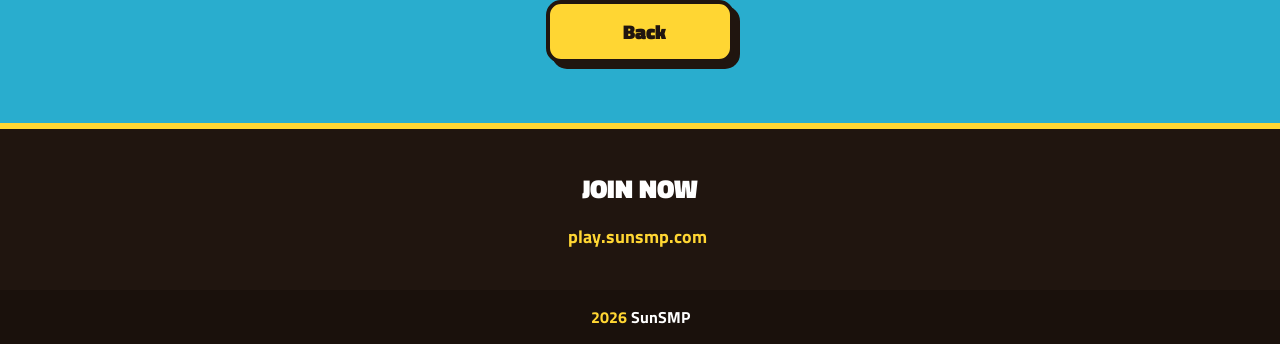
==== commit 6a2a4623: "add general info text" ====
--- a/dungeon.html
+++ b/dungeon.html
@@ -126,7 +126,7 @@
                         <img src="./images/loreblock.png" alt="Lore Block" style="width: 100%; max-width: 350px; border: 3px solid #20150F; border-radius: 10px; box-shadow: 5px 5px 0px #20150F;">
                     </div>
                     
-                    <p><strong>How to use:</strong> Players can click any enchantment table in the dungeon to read lore about the dungeon they are in. Be sure to click them when you see them, as they sometimes give hints on how to solve a nearby puzzle!</p>
+                    <p><strong>How to use:</strong> Click any enchantment table in the dungeon to read lore about the dungeon. Be sure to click them when you see them, as they sometimes give hints on how to solve a nearby puzzle!</p>
                 </div>
             </div>
         </article>
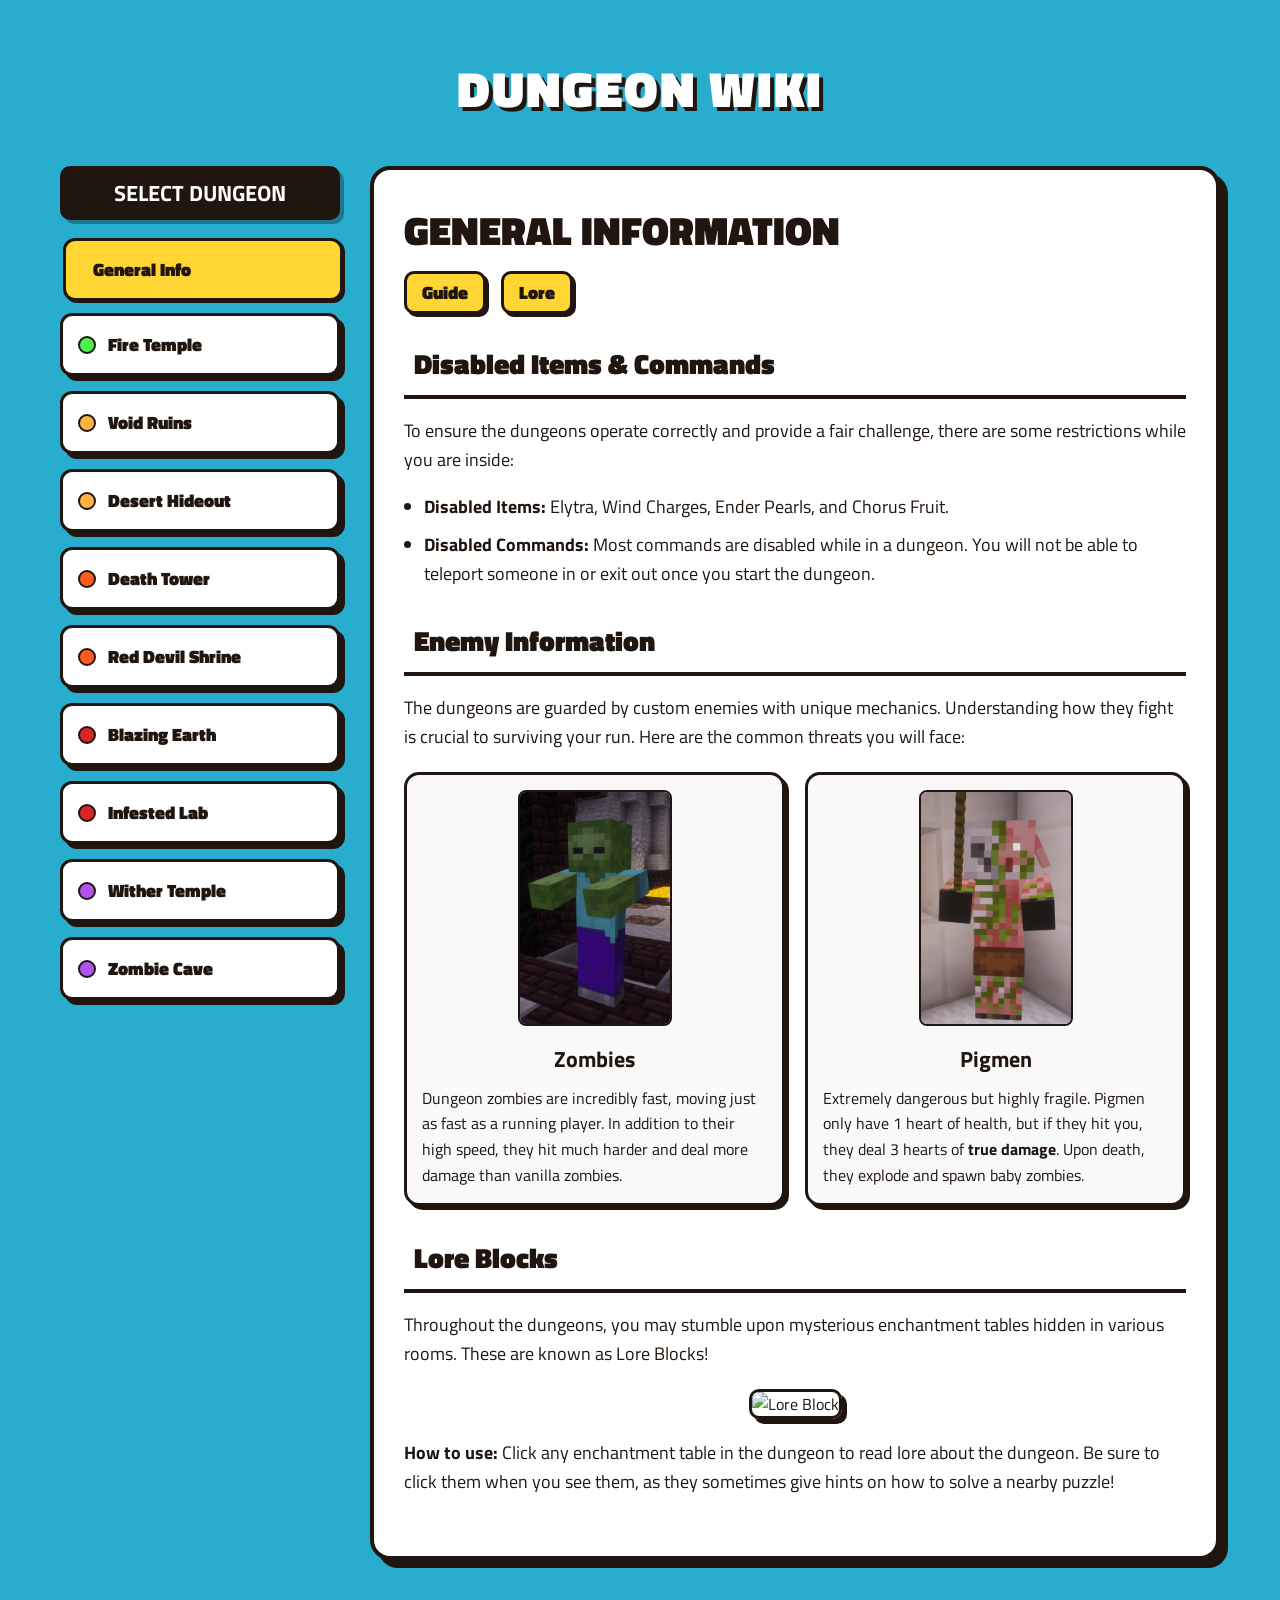
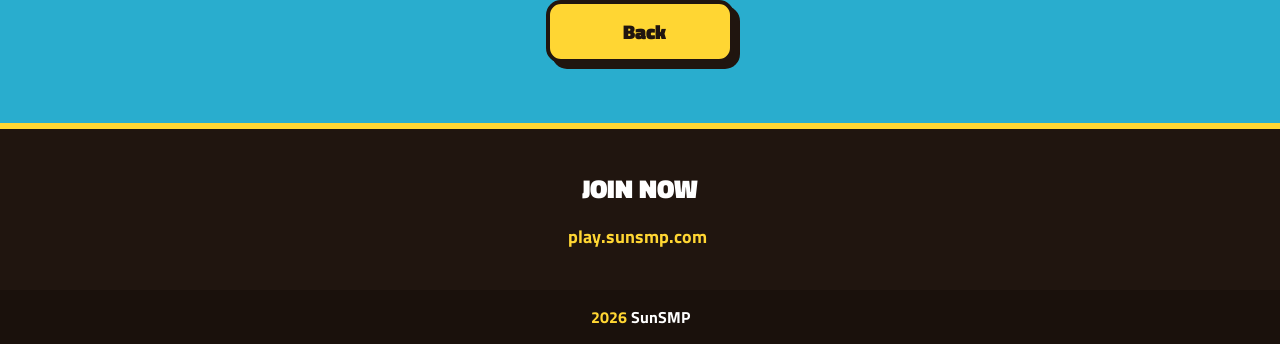
==== commit 556ca7f9: "update gallery" ====
--- a/dungeon.html
+++ b/dungeon.html
@@ -37,7 +37,7 @@
             </button>
 
             <button class="nav_btn" data-target="void">
-                <span class="diff_dot diff_easy"></span> Void Ruins
+                <span class="diff_dot diff_moderate"></span> Void Ruins
             </button>
 
             <button class="nav_btn" data-target="desert">
@@ -226,7 +226,7 @@
             <div class="dungeon_header">
                 <h2 class="dungeon_name">Void Ruins</h2>
                 <div class="dungeon_badges">
-                    <span class="badge diff_bg_easy"><i class="fa-solid fa-leaf"></i> Easy</span>
+                    <span class="badge diff_bg_moderate"><i class="fa-solid fa-leaf"></i> Moderate</span>
                     <span class="badge content_badge"><i class="fa-solid fa-skull"></i> Zombies: None</span>
                     <span class="badge content_badge"><i class="fa-solid fa-person-running"></i> Parkour: High</span>
                     <span class="badge content_badge"><i class="fa-solid fa-puzzle-piece"></i> Puzzles: Low</span>
@@ -492,18 +492,17 @@
                     <h3><i class="fa-solid fa-book-open"></i> Walkthrough</h3>
                     <div class="section_content">
                         <ol>
-                            <li><strong>Zombie Wave Room:</strong>
+                            <li><strong>Zombie Wave Room 1:</strong>
                                 <ul>
                                     <li>Press the button on the quartz block to begin.</li>
                                     <li>Defeat the entire wave of zombies to advance.</li>
                                     <li>Once the room is cleared, step into the particle effect that appears on the gold block to ascend to the next area.</li>
                                 </ul>
                             </li>
-                            <li><strong>Zombie & Pigmen Wave Room:</strong>
+                            <li><strong>Zombie Wave Room 2:</strong>
                                 <ul>
                                     <li>This room starts automatically as soon as all the players enter.</li>
                                     <li>Avoid stepping on the pressure plates lining the edges of the room; they will inflict Wither II for 5 seconds.</li>
-                                    <li>Beware of the Pigmen! Their attacks deal 3 hearts of true damage, so dodge their hits at all costs.</li>
                                     <li>After all enemies are defeated, the barriers blocking the stairs will open, allowing you to proceed.</li>
                                 </ul>
                             </li>
@@ -626,9 +625,11 @@
                                     <li>At the end, jump into the hole on the <strong>RIGHT</strong>!</li>
                                 </ul>
                             </li>
-                            <li><strong>Wave Room:</strong>
-                                <ul>
-                                    <li>Survive 5 waves of zombies.</li>
+                            <li><strong>Wave Room + The Usurper:</strong>
+                                <ul>
+                                    <li>Survive 4 waves of zombies.</li>
+                                    <li>After the zombie wave, a boss will spawn in the middle of the room.</li>
+                                    <li>Kill The Usurper to complete the challenge.</li>
                                     <li>Complete the easy parkour to enter the Loot Room.</li>
                                 </ul>
                             </li>
@@ -1013,8 +1014,8 @@
                         <h4 style="margin: 0 0 10px 0; font-size: 22px;"><i class="fa-solid fa-check-circle" style="color: #4df14d;"></i> Guaranteed Drop</h4>
                         <div class="reward_grid">
                             <div class="reward_item">
-                                <img src="./images/giantbrew.png" alt="Brew">
-                                <span>Giant's Brew</span>
+                                <img src="./images/zombiehead.png" alt="Head">
+                                <span>Zombie Head</span>
                             </div>
                             <div class="reward_item">
                                 <img src="./images/zombiesword.png" alt="Zombie Sword">
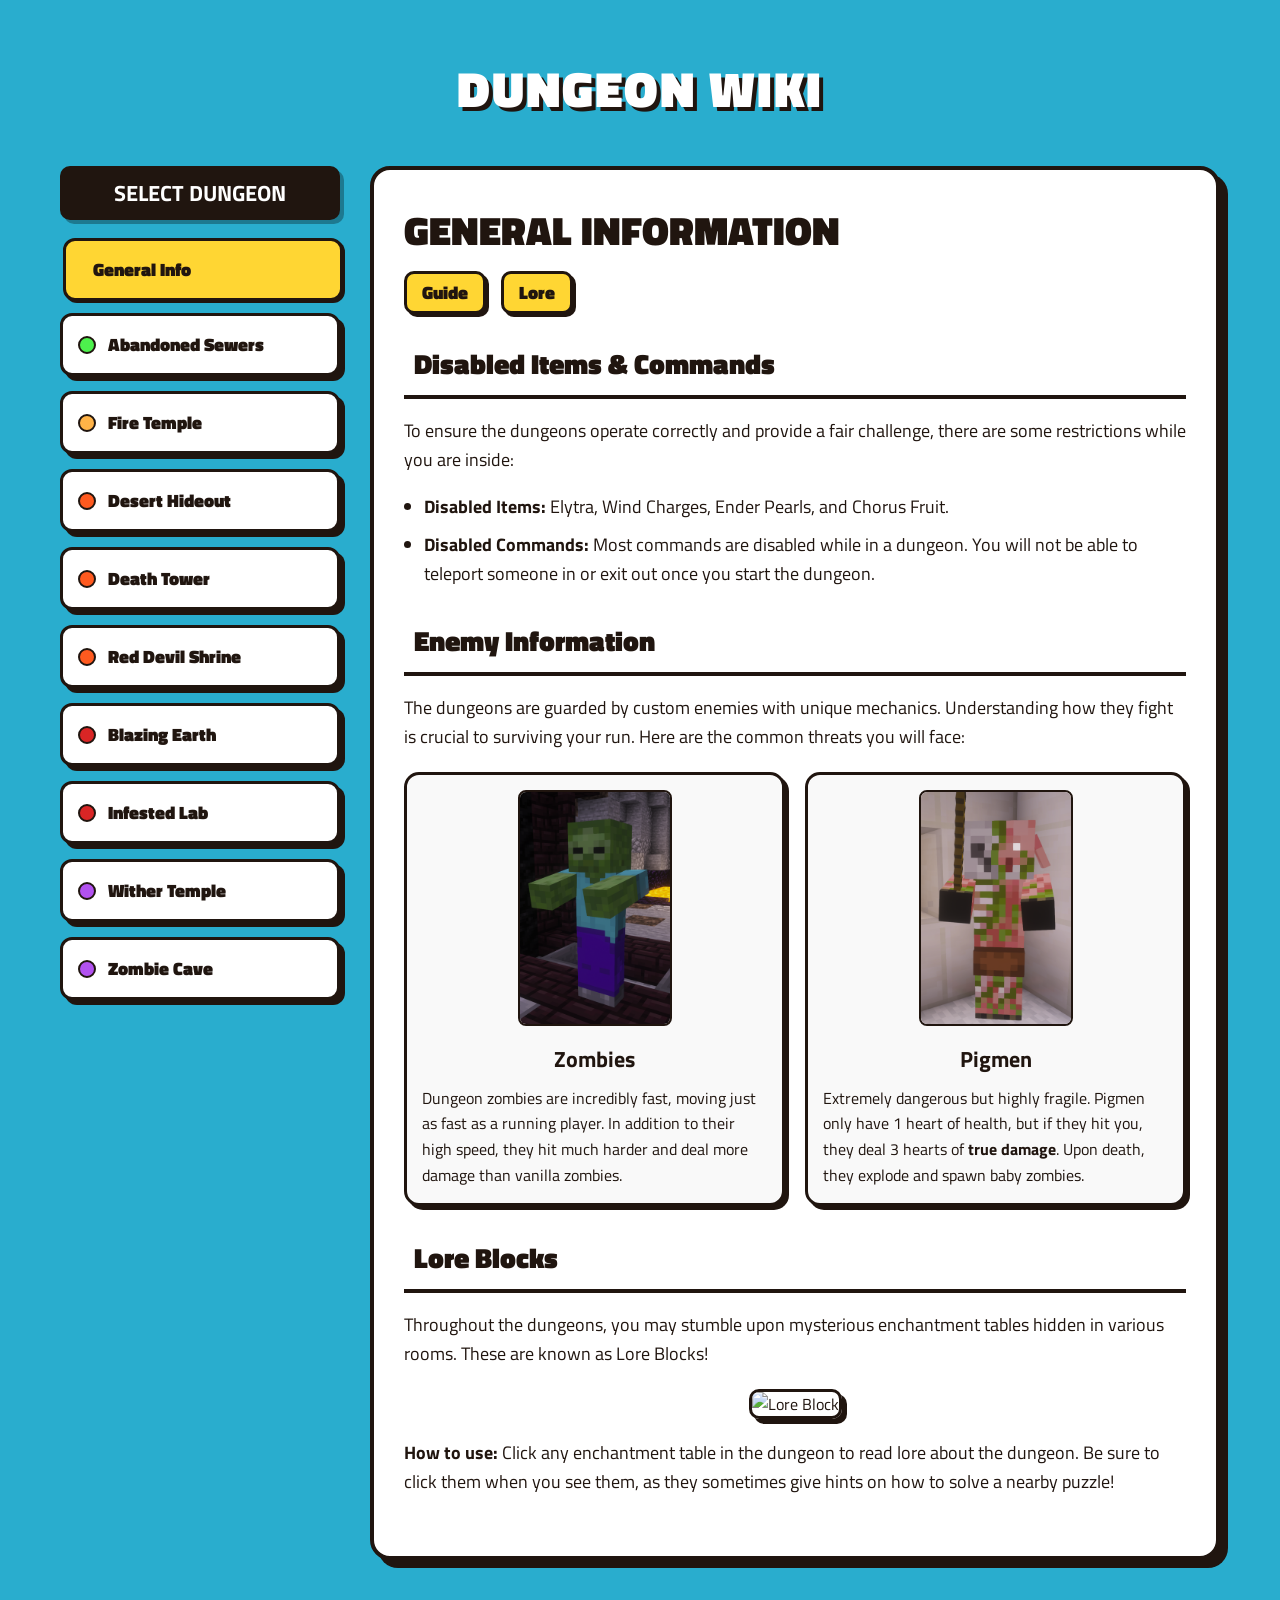
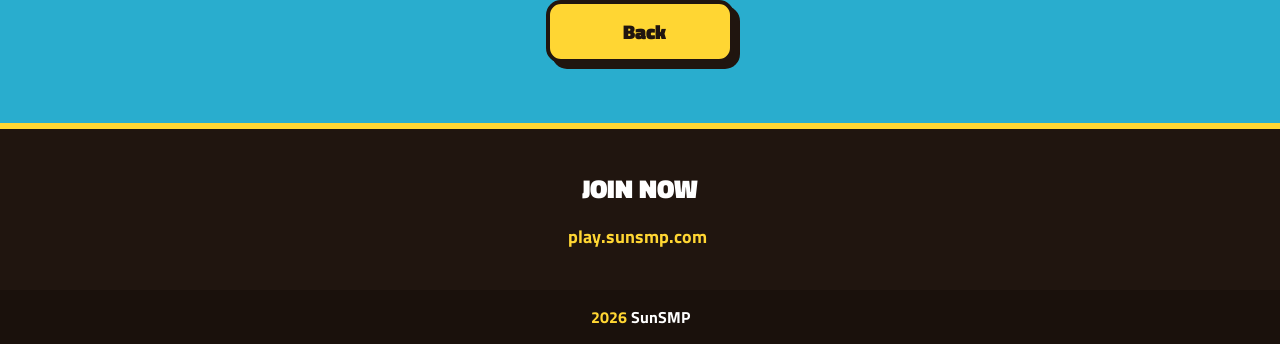
==== commit 64e4b277: "update wiki to latest" ====
--- a/dungeon.html
+++ b/dungeon.html
@@ -31,17 +31,18 @@
             <button class="nav_btn active" data-target="general">
                 <i class="fa-solid fa-circle-info" style="margin-right: 12px; font-size: 14px;"></i> General Info
             </button>
+            
+            <button class="nav_btn" data-target="sewers">
+                <span class="diff_dot diff_easy"></span> Abandoned Sewers
+            </button>
 
             <button class="nav_btn" data-target="fire">
-                <span class="diff_dot diff_easy"></span> Fire Temple
+                <span class="diff_dot diff_moderate"></span> Fire Temple
             </button>
 
-            <button class="nav_btn" data-target="void">
-                <span class="diff_dot diff_moderate"></span> Void Ruins
-            </button>
 
             <button class="nav_btn" data-target="desert">
-                <span class="diff_dot diff_moderate"></span> Desert Hideout
+                <span class="diff_dot diff_hard"></span> Desert Hideout
             </button>
 
             <button class="nav_btn" data-target="tower">
@@ -131,12 +132,82 @@
             </div>
         </article>
 
+        <article class="dungeon_card" id="sewers" style="display: none;">
+            <div class="dungeon_header">
+                <h2 class="dungeon_name">Abandoned Sewers</h2>
+                <div class="dungeon_badges">
+                    <span class="badge diff_bg_easy"><i class="fa-solid fa-leaf"></i> Easy</span>
+                    <span class="badge content_badge"><i class="fa-solid fa-skull"></i> Zombies: Very Low</span>
+                    <span class="badge content_badge"><i class="fa-solid fa-person-running"></i> Parkour: Low</span>
+                    <span class="badge content_badge"><i class="fa-solid fa-puzzle-piece"></i> Puzzles: Low</span>
+                </div>
+            </div>
+            
+            <div class="dungeon_preview">
+                <img src="./images/sewers.png" alt="Abandoned Sewers Preview">
+            </div>
+            
+            <div class="dungeon_section">
+                <h3><i class="fa-solid fa-clipboard-list"></i> Requirements</h3>
+                <div class="section_content">
+                    <ul>
+                        <li><strong>None</strong></li>
+                    </ul>
+                </div>
+            </div>
+            
+            <div class="dungeon_section">
+                <h3><i class="fa-solid fa-book-open"></i> Walkthrough</h3>
+                <div class="section_content">
+                    <ol>
+                        <li><strong>Sewer Control:</strong>
+                            <ul>
+                                <li>Parkour to the northeast side of the dungeon.</li>
+                                <li>Press the lever to create a fire.</li>
+                                <li>Stand near the fire to give yourself a fire trail particle effect.</li>
+                            </ul>
+                        </li>
+                        <li><strong>Way to the Storage:</strong>
+                            <ul>
+                                <li>Parkour your way to the west side of the dungeon.</li>
+                                <li>Make sure to avoid coming in contact with water or you will have to get the fire again.</li>
+                                <li>Stand on the wool block to burn the cobwebs.</li>
+                            </ul>
+                        </li>
+                        <li><strong>Storage:</strong>
+                            <ul>
+                                <li>The room will automatically start once all players are in the room.</li>
+                                <li>Seven silverfish will spawn, kill them all to proceed.</li>
+                            </ul>
+                        </li>
+                        <li><strong>Loot Room:</strong>
+                            <ul>
+                                <li>Claim your reward!</li>
+                                <li>Walk straight to exit.</li>
+                            </ul>
+                        </li>
+                    </ol>
+                </div>
+            </div>
+            
+            <div class="dungeon_section">
+                <h3><i class="fa-solid fa-gem"></i> Rewards</h3>
+                <h4 style="margin: 0 0 10px 0; font-size: 22px;"><i class="fa-solid fa-check-circle" style="color: #4df14d;"></i> Guaranteed Drop</h4>
+                <div class="reward_grid">
+                    <div class="reward_item">
+                        <img src="./images/acid.png" alt="Acid">
+                        <span>Acid Vial</span>
+                    </div>
+                </div>
+            </div>
+        </article>
+
         <!-- Fire Temple -->
         <article class="dungeon_card" id="fire" style="display: none;">
             <div class="dungeon_header">
                 <h2 class="dungeon_name">Fire Temple</h2>
                 <div class="dungeon_badges">
-                    <span class="badge diff_bg_easy"><i class="fa-solid fa-leaf"></i> Easy</span>
+                    <span class="badge diff_bg_moderate"><i class="fa-solid fa-spider"></i> Moderate</span>
                     <span class="badge content_badge"><i class="fa-solid fa-skull"></i> Zombies: Very Low</span>
                     <span class="badge content_badge"><i class="fa-solid fa-person-running"></i> Parkour: Very Low</span>
                     <span class="badge content_badge"><i class="fa-solid fa-puzzle-piece"></i> Puzzles: High</span>
@@ -222,84 +293,13 @@
             </div>
         </article>
 
-        <article class="dungeon_card" id="void" style="display: none;">
-            <div class="dungeon_header">
-                <h2 class="dungeon_name">Void Ruins</h2>
-                <div class="dungeon_badges">
-                    <span class="badge diff_bg_moderate"><i class="fa-solid fa-leaf"></i> Moderate</span>
-                    <span class="badge content_badge"><i class="fa-solid fa-skull"></i> Zombies: None</span>
-                    <span class="badge content_badge"><i class="fa-solid fa-person-running"></i> Parkour: High</span>
-                    <span class="badge content_badge"><i class="fa-solid fa-puzzle-piece"></i> Puzzles: Low</span>
-                </div>
-            </div>
-            
-            <div class="dungeon_preview">
-                <img src="./images/voidruins.png" alt="Void Ruins Preview">
-            </div>
-            
-            <div class="dungeon_section">
-                <h3><i class="fa-solid fa-clipboard-list"></i> Requirements</h3>
-                <div class="section_content">
-                    <ul>
-                        <li><strong>Bow and Arrows:</strong> Required for activating buttons.</li>
-                    </ul>
-                </div>
-            </div>
-            
-            <div class="dungeon_section">
-                <h3><i class="fa-solid fa-book-open"></i> Walkthrough</h3>
-                <div class="section_content">
-                    <ol>
-                        <li><strong>First Room:</strong>
-                            <ul>
-                                <li>Press the wooden button to activate the moving platforms, then carefully parkour to the end of the room.</li>
-                            </ul>
-                        </li>
-                        <li><strong>Second Room:</strong>
-                            <ul>
-                                <li>Press the wooden button to begin the timed parkour challenge.</li>
-                                <li>Move quickly! Once the fourth block spawns, the older blocks will start disappearing in the order they appeared.</li>
-                                <li>Step on the pressure plate at the end of the course to advance.</li>
-                            </ul>
-                        </li>
-                        <li><strong>Final Room:</strong>
-                            <ul>
-                                <li>Press the wooden button to set the platforms in motion. You must complete two sections (left and right) to unlock the loot room.</li>
-                                <li><strong>Left Side (Recommended First):</strong> Ride the starting platform toward the left area. Watch the wall for two wither skeleton skulls to turn into wooden buttons, then shoot them (soul flames will indicate they are activated).</li>
-                                <li>Jump to the newly spawned platform on the left and drop an item into the hole in the wall.</li>
-                                <li><strong>Right Side:</strong> Jump back onto the moving platforms and ride them over to the right area.</li>
-                                <li>Just like before, shoot the two wooden buttons on the wall to spawn a new platform, jump across, and drop an item into the hole.</li>
-                                <li><strong>Finishing the Room:</strong> Once items are dropped on both sides, the final pathway will appear.</li>
-                                <li>Ride the moving platform, jump to the final area, and press the button to teleport.</li>
-                            </ul>
-                        </li>
-                        <li><strong>Loot Room:</strong>
-                            <ul>
-                                <li>Claim your reward!</li>
-                                <li>Walk to the opposite side of the entrance to exit the dungeon.</li>
-                            </ul>
-                        </li>
-                    </ol>
-                </div>
-            </div>
-            
-            <div class="dungeon_section">
-                <h3><i class="fa-solid fa-gem"></i> Rewards</h3>
-                <h4 style="margin: 0 0 10px 0; font-size: 22px;"><i class="fa-solid fa-check-circle" style="color: #4df14d;"></i> Guaranteed Drop</h4>
-                <div class="reward_grid">
-                    <div class="reward_item">
-                        <img src="./images/voidscroll.png" alt="Scroll">
-                        <span>Void Scroll</span>
-                    </div>
-                </div>
-            </div>
-        </article>
+        
 
             <article class="dungeon_card" id="desert" style="display: none;">
                 <div class="dungeon_header">
                     <h2 class="dungeon_name">Desert Hideout</h2>
                     <div class="dungeon_badges">
-                        <span class="badge diff_bg_moderate"><i class="fa-solid fa-spider"></i> Moderate</span>
+                        <span class="badge diff_bg_hard"><i class="fa-solid fa-skull"></i> Hard</span>
                         <span class="badge content_badge"><i class="fa-solid fa-skull"></i> Zombies: Medium</span>
                         <span class="badge content_badge"><i class="fa-solid fa-person-running"></i> Parkour: Medium</span>
                         <span class="badge content_badge"><i class="fa-solid fa-puzzle-piece"></i> Puzzles: Medium</span>
@@ -1004,7 +1004,67 @@
                 <div class="dungeon_section">
                     <h3><i class="fa-solid fa-book-open"></i> Walkthrough</h3>
                     <div class="section_content">
-                        <p>Coming soon!</p>
+                        <ol>
+                            <li><strong>Cave Opening:</strong>
+                                <ul>
+                                    <li>Each player must stand on a red carpet. Once stood on, the cave entrance will open.</li>
+                                </ul>
+                            </li>
+                            <li><strong>Path A & B Split:</strong>
+                                <ul>
+                                    <li><em>Note: The group must split into two and complete both Path A and Path B separately to continue.</em></li>
+                                </ul>
+                            </li>
+                            <li><strong>Path A:</strong>
+                                <ul>
+                                    <li><strong>Lava Parkour:</strong> Stand on the stone pressure plate to summon a platform over the lava (have the other person help you just here). <em>Alternatively:</em> You can swim your way through using fire resistance.</li>
+                                    <li><strong>1 Block Timed Parkour:</strong> Press the button to summon a single timed block, make your way by jumping on this.</li>
+                                    <li><strong>Netherrack Wall Hallway:</strong> The netherrack walls that emit fire particles are shootable. Shoot them with an arrow and they will be destroyed. Jump into the lava pool that is emitting ender and flame particles.</li>
+                                    <li><strong>Rising Lava Parkour:</strong> Press the button to start the parkour. Every once in a while, the lava level will rise up so parkour your way up quickly. <em>Alternatively:</em> You can use fire resistance to bypass the entire parkour.</li>
+                                    <li><strong>Timed Block Parkour:</strong> Press the button to summon timed block parkour. Make your way up by doing 2 parkours like this.</li>
+                                    <li><strong>Pigmen Parkour Room:</strong> There is a stone pressure plate at the northwest side of the room. Press it to summon timed parkour. Quickly make your way up to the west side of the wall before the blocks despawn, then shoot the wooden button. Parkour your way up to the east side of the wall (not timed), and shoot the second wooden button. Once both are shot, the door will open.</li>
+                                    <li><strong>Lava Jump:</strong> Jump down to the next room. Make sure to press space as you fall, or you will land straight into lava (death).</li>
+                                    <li><strong>Arrow Target Room:</strong> Step on one of the west stone pressure plates to reveal a wooden button on the east side hidden behind a redstone lamp. Shoot the button once revealed; that will reveal another wooden button on the west side. Shooting both will open the path.</li>
+                                </ul>
+                            </li>
+                            <li><strong>Path B:</strong>
+                                <ul>
+                                    <li><strong>Lava Parkour:</strong> Parkour your way to the other side. Drop down into the hole where there is a small parkour room.</li>
+                                    <li><strong>Pressure Plate Parkour:</strong> Parkour your way up to the bedrock and step on the stone pressure plate. Jump directly onto the stone pressure plate on the ground to open the door. <em>Note:</em> The ground pressure plate must be stepped on very quickly (almost simultaneously). Make your way up and jump onto a red carpet that emits flame particles.</li>
+                                    <li><strong>Giant Wave Room:</strong> Step on the 2 stone pressure plates to start the wave room. A large horde of zombies and 1 Giant will spawn; kill them all to proceed. Once killed, a red carpet emitting flame particles will be revealed, allowing you to teleport.</li>
+                                    <li><strong>Timed Bridge:</strong> Stepping on the pressure plate will spawn an obsidian bridge. Run your way through fast, as the bridge despawns very quickly.</li>
+                                    <li><strong>Lava Parkour:</strong> Parkour your way to the next hallway. At the end, you will find a 1-block hole, jump in. Make your way around to the next parkour area.</li>
+                                    <li><strong>Final Lava Parkour:</strong> Drop an item into a hole in the north side corner of the room. This will spawn blocks over the lava, allowing you to parkour your way across.</li>
+                                </ul>
+                            </li>
+                            <li><strong>Meetup Door:</strong>
+                                <ul>
+                                    <li>Wait for your team to finish the other path.</li>
+                                    <li>Once both teams stand on the stone pressure plates, the door to the next room will open.</li>
+                                </ul>
+                            </li>
+                            <li><strong>Boss Door:</strong>
+                                <ul>
+                                    <li>Shoot the netherrack pillar that is emitting flame particles.</li>
+                                    <li>This will reveal a stone button. Activating it will open the door to the boss.</li>
+                                </ul>
+                            </li>
+                            <li><strong>Boss Room - The Zombie:</strong>
+                                <ul>
+                                    <li>The boss has 9 lives.</li>
+                                    <li>Shooting the eyes will reveal the heart, where you have to time it right to shoot it (it beats, closing and opening).</li>
+                                    <li>Shooting the heart will take away 1 life.</li>
+                                    <li><em>Warning:</em> Shooting the eyes will spawn zombies from its hands and start splashing Instant Damage potions into the middle area.</li>
+                                    <li>Shooting the heart will spawn pigmen from its mouth.</li>
+                                </ul>
+                            </li>
+                            <li><strong>Loot Room:</strong>
+                                <ul>
+                                    <li>Once the Zombie is defeated, a red carpet emitting flame particles will spawn.</li>
+                                    <li>Teleport through it and claim your reward!</li>
+                                </ul>
+                            </li>
+                        </ol>
                     </div>
                 </div>
                 <div class="dungeon_section">
